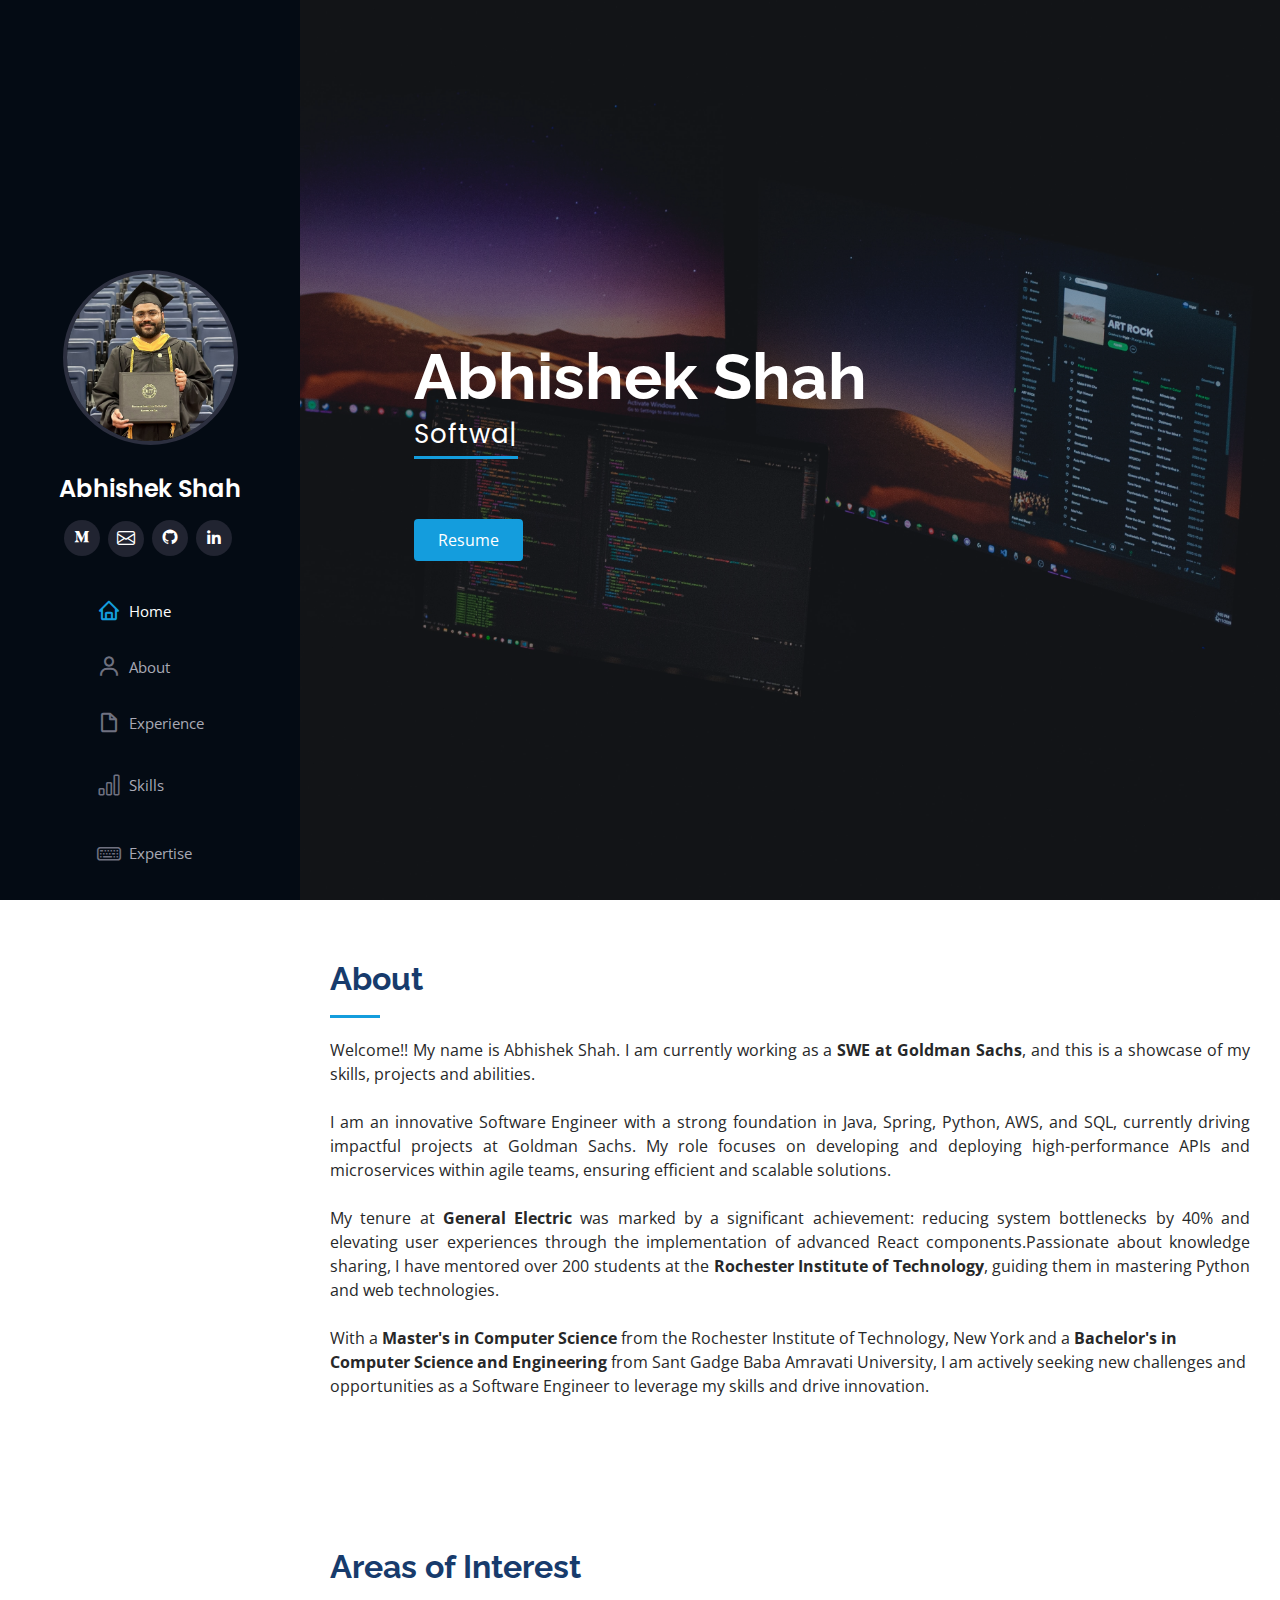
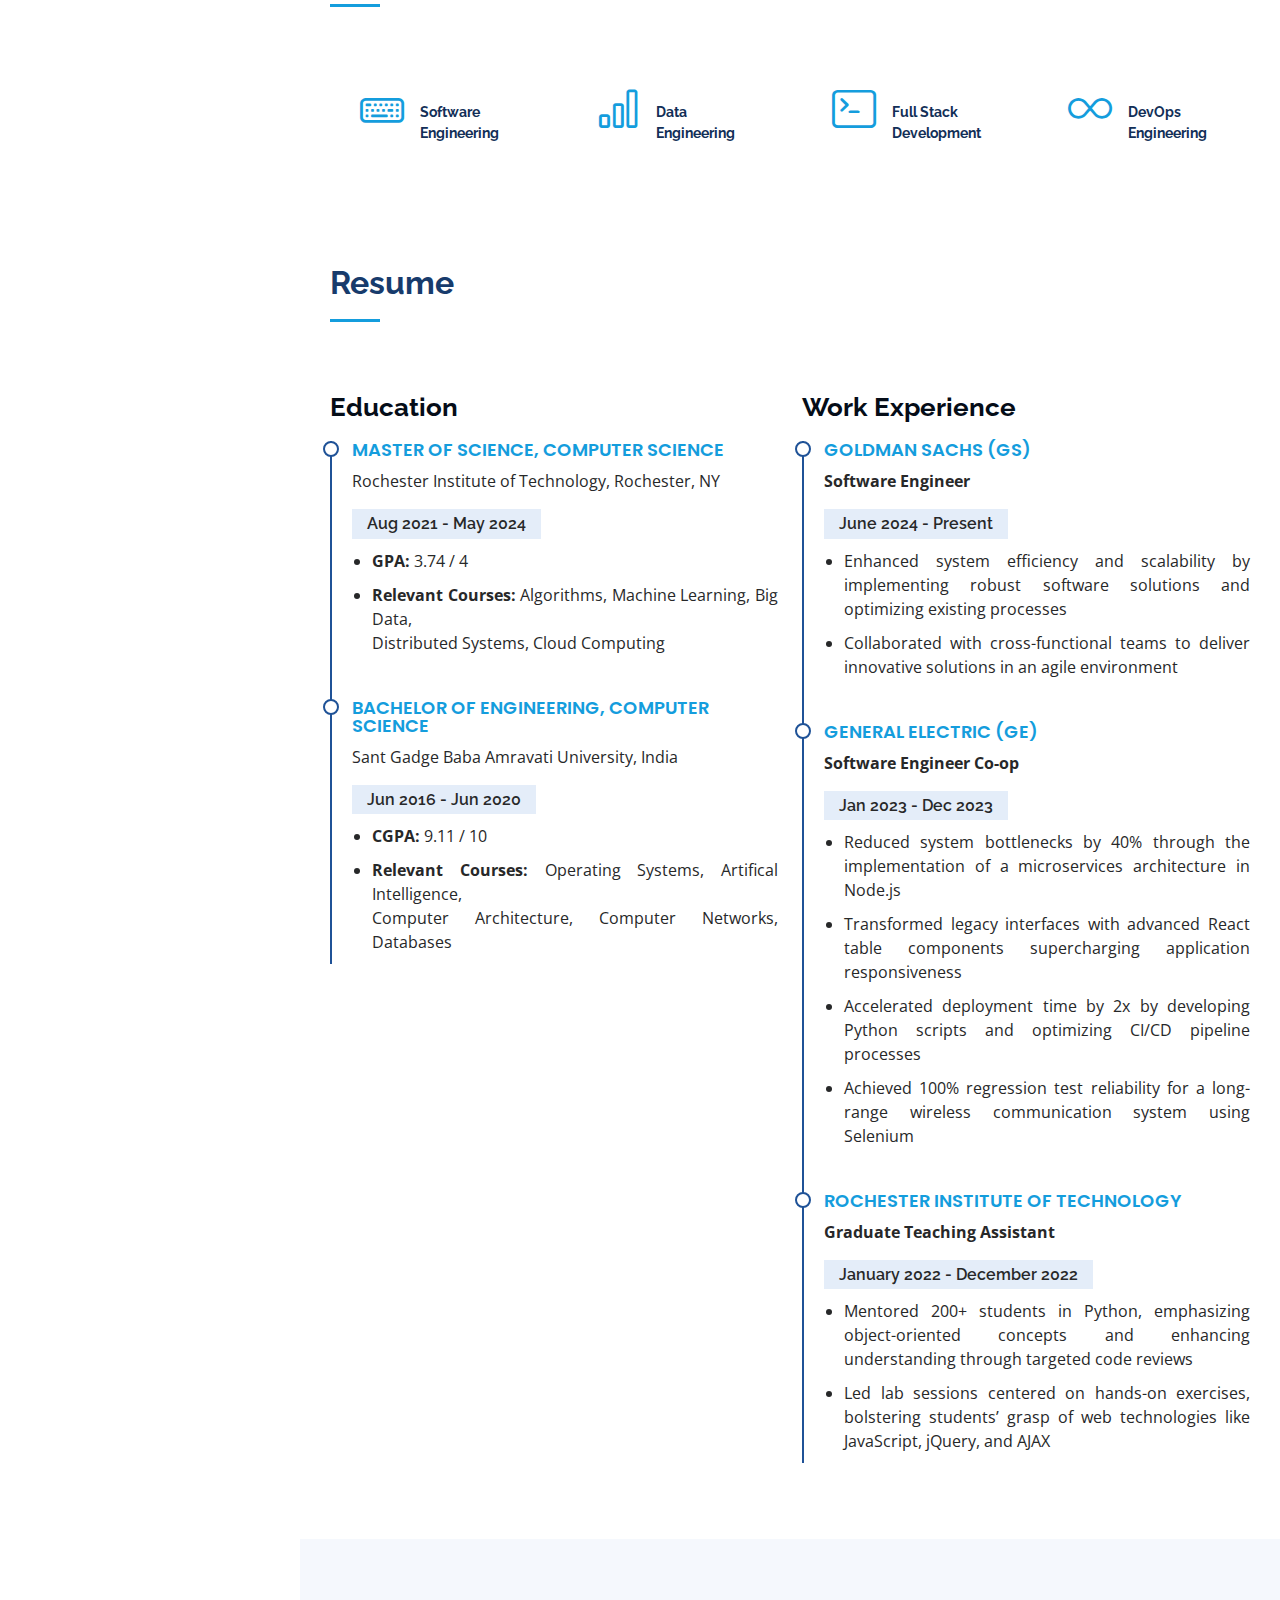
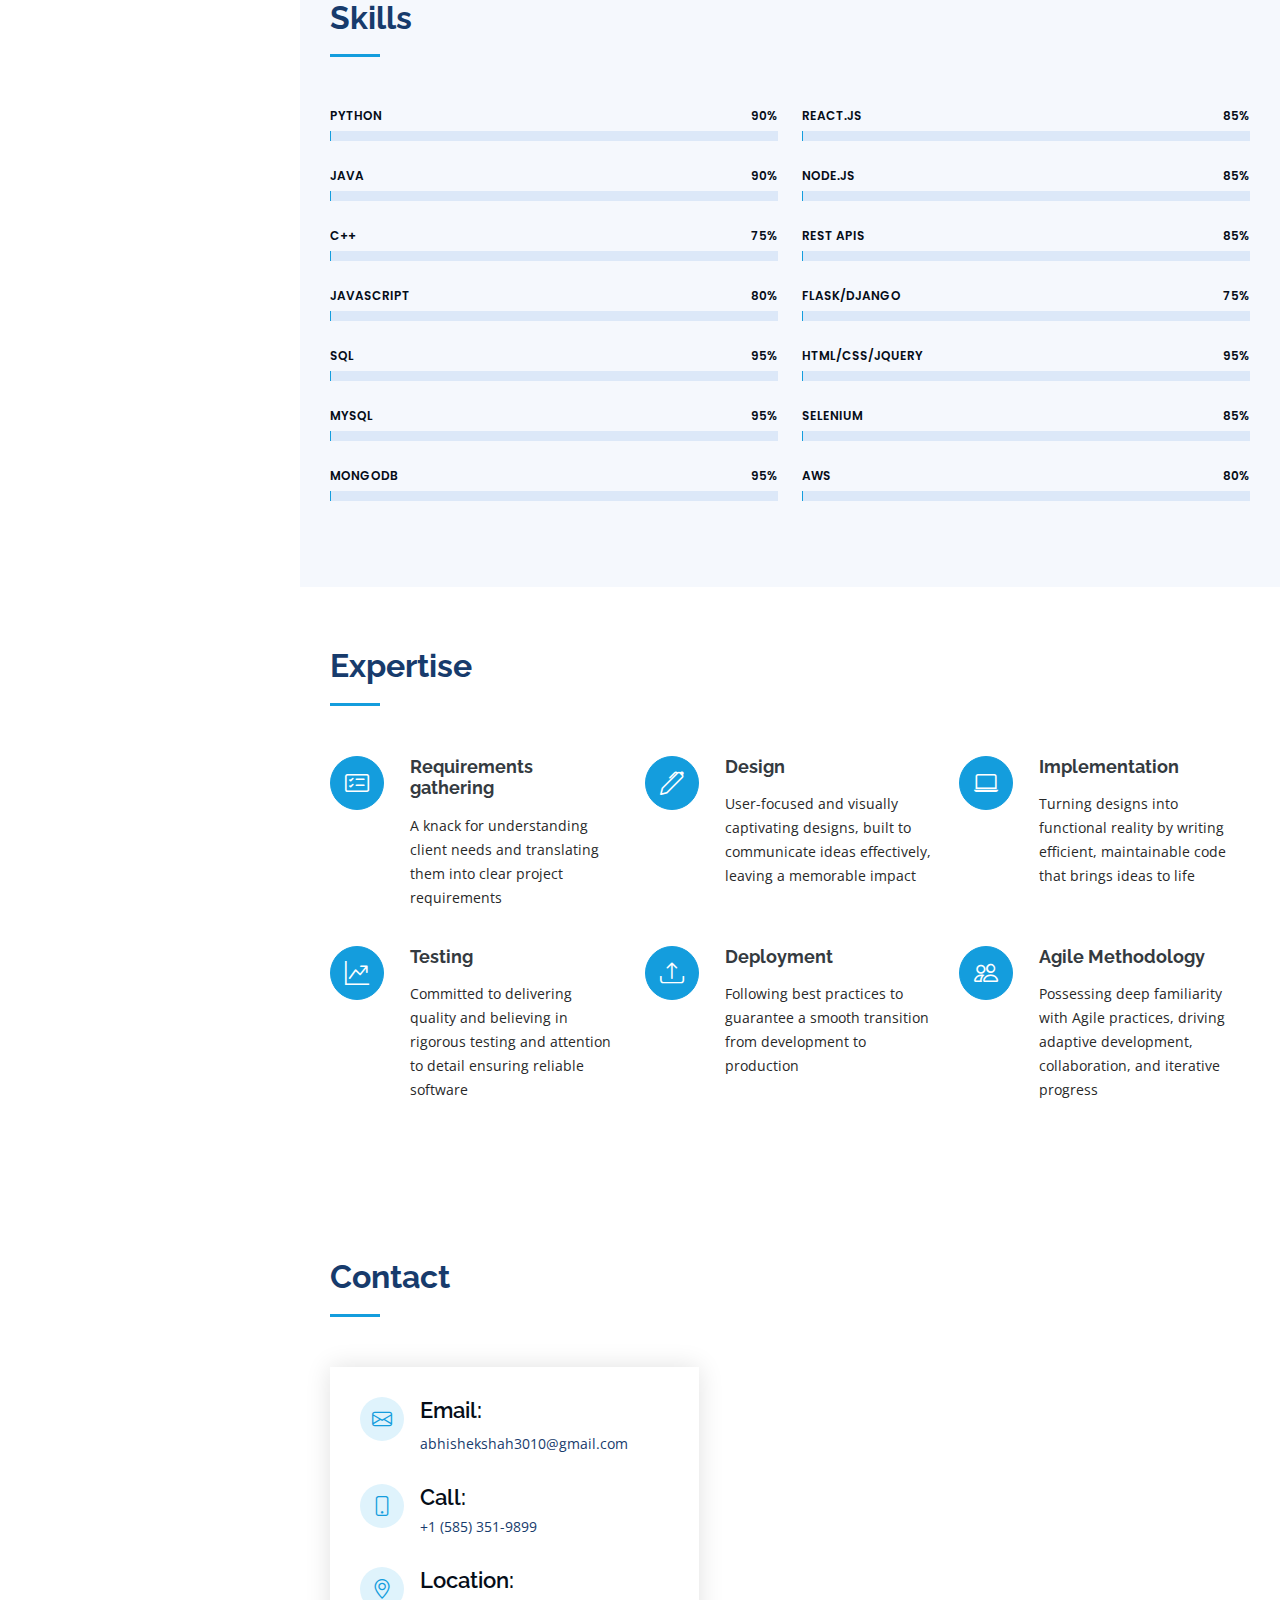
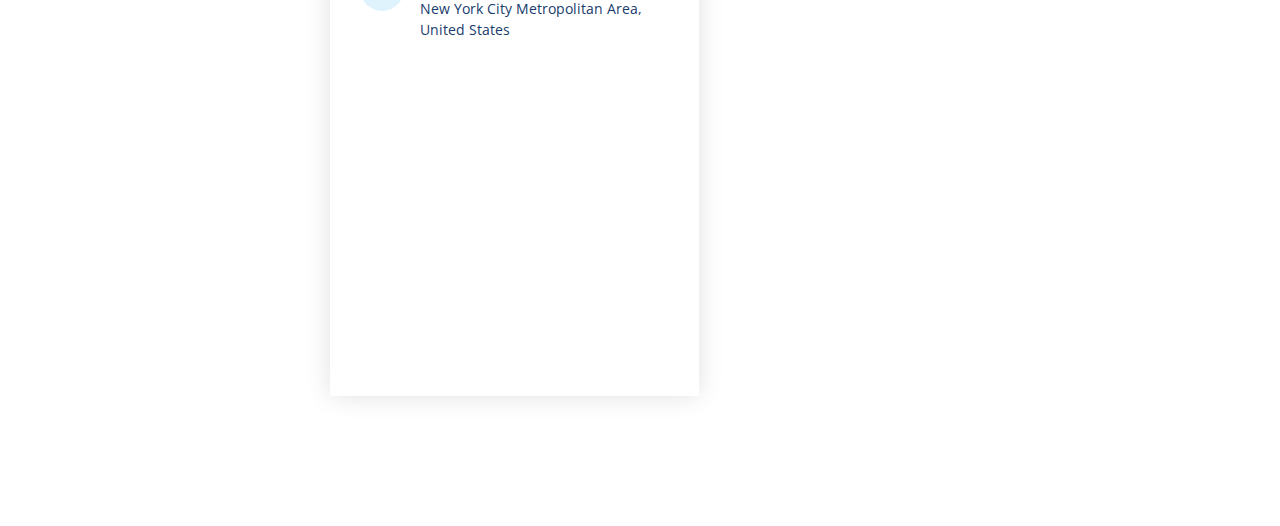
==== index.html @ 67f87a1a "Removed server side code" ====
<!DOCTYPE html>
<html lang="en">
  <head>
    <meta charset="utf-8" />
    <meta content="width=device-width, initial-scale=1.0" name="viewport" />

    <title>Abhishek Shah Portfolio</title>
    <meta content="" name="description" />
    <meta content="" name="keywords" />

    <!-- Favicons -->
    <link href="assets/img/favicon.png" rel="icon" />
    <link href="assets/img/apple-touch-icon.png" rel="apple-touch-icon" />

    <!-- Google Fonts -->
    <link
      href="https://fonts.googleapis.com/css?family=Open+Sans:300,300i,400,400i,600,600i,700,700i|Raleway:300,300i,400,400i,500,500i,600,600i,700,700i|Poppins:300,300i,400,400i,500,500i,600,600i,700,700i"
      rel="stylesheet"
    />

    <!-- Vendor CSS Files -->
    <link href="assets/vendor/aos/aos.css" rel="stylesheet" />
    <link
      href="assets/vendor/bootstrap/css/bootstrap.min.css"
      rel="stylesheet"
    />
    <link
      href="assets/vendor/bootstrap-icons/bootstrap-icons.css"
      rel="stylesheet"
    />
    <link href="assets/vendor/boxicons/css/boxicons.min.css" rel="stylesheet" />
    <link
      href="assets/vendor/glightbox/css/glightbox.min.css"
      rel="stylesheet"
    />
    <link href="assets/vendor/swiper/swiper-bundle.min.css" rel="stylesheet" />

    <!-- Template Main CSS File -->
    <link href="assets/css/style.css" rel="stylesheet" />
  </head>

  <body>
    <!-- ======= Mobile nav toggle button ======= -->
    <i class="bi bi-list mobile-nav-toggle d-xl-none"></i>

    <!-- ======= Header ======= -->
    <header id="header">
      <div class="d-flex flex-column">
        <div class="profile">
          <br />
          <br />
          <br />
          <br />
          <br />
          <br />
          <br />
          <br />
          <br />
          <br />
          <img
            src="assets/img/profile-img.jpeg"
            alt=""
            class="img-fluid rounded-circle"
            style="width: 175px; height: 175px"
          />
          <h1 class="text-light"><a href="index.html">Abhishek Shah</a></h1>
          <div class="social-links mt-3 text-center">
            <a
              href="https://medium.com/@abhishekshah3010"
              target="_blank"
              class="medium"
              ><i class="bx bxl-medium"></i
            ></a>
            <a href="mailto:abhishekshah3010@gmail.com" class="mail"
              ><i class="bi bi-envelope"></i
            ></a>
            <a
              href="https://github.com/abhishekshah3010"
              target="_blank"
              class="github"
              ><i class="bx bxl-github"></i
            ></a>
            <a
              href="https://www.linkedin.com/in/abhishekshah3010/ "
              target="_blank"
              class="linkedin"
              ><i class="bx bxl-linkedin"></i
            ></a>
          </div>
        </div>

        <nav id="navbar" class="nav-menu navbar">
          <ul>
            <li>
              <a href="#hero" class="nav-link scrollto active"
                ><i class="bx bx-home"></i> <span>Home</span></a
              >
            </li>
            <li>
              <a href="#about" class="nav-link scrollto"
                ><i class="bx bx-user"></i> <span>About</span></a
              >
            </li>
            <li>
              <a href="#resume" class="nav-link scrollto"
                ><i class="bx bx-file-blank"></i> <span>Experience</span></a
              >
            </li>
            <li>
              <a href="#skills" class="nav-link scrollto"
                ><i class="bi-bar-chart"></i> <span>Skills</span></a
              >
            </li>
            <!-- <li><a href="#portfolio" class="nav-link scrollto"><i class="bx bx-book-content"></i> <span>Projects</span></a></li> -->
            <li>
              <a href="#services" class="nav-link scrollto"
                ><i class="bi-keyboard"></i> <span>Expertise</span></a
              >
            </li>
            <li>
              <a href="#contact" class="nav-link scrollto"
                ><i class="bi bi-phone"></i> <span>Contact</span></a
              >
            </li>
          </ul>
        </nav>
        <!-- .nav-menu -->
      </div>
    </header>
    <!-- End Header -->

    <!-- ======= Hero Section ======= -->
    <section
      id="hero"
      class="d-flex flex-column justify-content-center align-items-center"
    >
      <div class="hero-container" data-aos="fade-in">
        <h1>Abhishek Shah</h1>
        <p>
          <span
            class="typed"
            data-typed-items="Software Engineer @ Goldman Sachs"
          ></span>
        </p>
        <br />
        <a href="Abhishek_Shah_resume.pdf" target="_blank" class="styled-button"
          >Resume</a
        >
        <!-- <a href="Abhishek_Shah_resume.pdf" target="_blank" class="styled-button">Resume</a> -->
      </div>
    </section>
    <!-- End Hero -->

    <main id="main">
      <!-- ======= About Section ======= -->
      <section id="about" class="about">
        <div class="container">
          <div class="section-title">
            <h2>About</h2>
            <p style="text-align: justify">
              Welcome!! My name is Abhishek Shah. I am currently working as a
              <strong>SWE at Goldman Sachs</strong>, and this is a showcase of
              my skills, projects and abilities.
            </p>
            <br />
            <p style="text-align: justify">
              I am an innovative Software Engineer with a strong foundation in
              Java, Spring, Python, AWS, and SQL, currently driving impactful
              projects at Goldman Sachs. My role focuses on developing and
              deploying high-performance APIs and microservices within agile
              teams, ensuring efficient and scalable solutions.
            </p>
            <br />
            <p style="text-align: justify">
              My tenure at <strong>General Electric</strong> was marked by a
              significant achievement: reducing system bottlenecks by 40% and
              elevating user experiences through the implementation of advanced
              React components.Passionate about knowledge sharing, I have
              mentored over 200 students at the
              <strong>Rochester Institute of Technology</strong>, guiding them
              in mastering Python and web technologies.
            </p>
            <br />
            <p>
              With a <strong>Master's in Computer Science</strong> from the
              Rochester Institute of Technology, New York and a
              <strong>Bachelor's in Computer Science and Engineering</strong>
              from Sant Gadge Baba Amravati University, I am actively seeking
              new challenges and opportunities as a Software Engineer to
              leverage my skills and drive innovation.
            </p>
          </div>
          <!-- <a href="Abhishek_Shah_coverletter_portfolio.pdf" target="_blank" class="styled-button">Cover Letter</a> -->
        </div>
      </section>
      <!-- End About Section -->

      <!-- ======= Facts Section ======= -->
      <section id="facts" class="facts">
        <div class="container">
          <div class="section-title">
            <h2>Areas of Interest</h2>
            <!-- <p>Magnam dolores commodi suscipit. Necessitatibus eius consequatur ex aliquid fuga eum quidem. Sit sint consectetur velit. Quisquam quos quisquam cupiditate. Et nemo qui impedit suscipit alias ea. Quia fugiat sit in iste officiis commodi quidem hic quas.</p> -->
          </div>

          <div class="row no-gutters">
            <div
              class="col-lg-3 col-md-6 d-md-flex align-items-md-stretch"
              data-aos="fade-up"
            >
              <div class="count-box">
                <i class="bi-keyboard"></i>
                <span
                  data-purecounter-start="0"
                  data-purecounter-end="232"
                  data-purecounter-duration="1"
                  class="purecounter"
                ></span>
                <p><strong>Software Engineering</strong></p>
              </div>
            </div>

            <div
              class="col-lg-3 col-md-6 d-md-flex align-items-md-stretch"
              data-aos="fade-up"
              data-aos-delay="100"
            >
              <div class="count-box">
                <i class="bi-bar-chart"></i>
                <span
                  data-purecounter-start="0"
                  data-purecounter-end="521"
                  data-purecounter-duration="1"
                  class="purecounter"
                ></span>
                <p><strong>Data Engineering</strong></p>
              </div>
            </div>

            <div
              class="col-lg-3 col-md-6 d-md-flex align-items-md-stretch"
              data-aos="fade-up"
              data-aos-delay="200"
            >
              <div class="count-box">
                <i class="bi-terminal"></i>
                <span
                  data-purecounter-start="0"
                  data-purecounter-end="1453"
                  data-purecounter-duration="1"
                  class="purecounter"
                ></span>
                <p><strong>Full Stack Development</strong></p>
              </div>
            </div>

            <div
              class="col-lg-3 col-md-6 d-md-flex align-items-md-stretch"
              data-aos="fade-up"
              data-aos-delay="300"
            >
              <div class="count-box">
                <i class="bi-infinity"></i>
                <span
                  data-purecounter-start="0"
                  data-purecounter-end="32"
                  data-purecounter-duration="1"
                  class="purecounter"
                ></span>
                <p><strong>DevOps Engineering</strong></p>
              </div>
            </div>
          </div>
        </div>
      </section>
      <!-- End Facts Section -->

      <!-- ======= Resume Section ======= -->
      <section id="resume" class="resume">
        <div class="container">
          <div class="section-title">
            <h2>Resume</h2>
            <!-- <a href="Abhishek_Shah_resume.pdf" target="_blank" class="styled-button">View Resume</a> -->
            <!-- <p>Magnam dolores commodi suscipit. Necessitatibus eius consequatur ex aliquid fuga eum quidem. Sit sint consectetur velit. Quisquam quos quisquam cupiditate. Et nemo qui impedit suscipit alias ea. Quia fugiat sit in iste officiis commodi quidem hic quas.</p> -->
          </div>

          <div class="row">
            <div class="col-lg-6" data-aos="fade-up">
              <h3 class="resume-title">Education</h3>
              <div class="resume-item">
                <h4>
                  <a href="#resume">Master of Science, Computer Science</a>
                </h4>
                <p>Rochester Institute of Technology, Rochester, NY</p>
                <h5>Aug 2021 - May 2024</h5>
                <ul>
                  <li style="text-align: justify"><b>GPA:</b> 3.74 / 4</li>
                  <!-- <li style="text-align: justify"><b>Graduate Teaching Assistant</b></li> -->
                  <!-- <ul>
                    <li style="text-align: justify">ISCH 110: Computing with Python</li>
                    <li style="text-align: justify">MEDI 610: Introduction to Scripting</li>
                  </ul> -->

                  <li style="text-align: justify">
                    <strong>Relevant Courses:</strong> Algorithms, Machine
                    Learning, Big Data,
                    <br />
                    Distributed Systems, Cloud Computing
                  </li>
                </ul>
              </div>
              <div class="resume-item">
                <h4>
                  <a href="#resume"
                    >Bachelor of Engineering, Computer Science</a
                  >
                </h4>
                <p>Sant Gadge Baba Amravati University, India</p>
                <h5>Jun 2016 - Jun 2020</h5>
                <ul>
                  <li style="text-align: justify"><b>CGPA:</b> 9.11 / 10</li>
                  <li style="text-align: justify">
                    <strong>Relevant Courses:</strong> Operating Systems,
                    Artifical Intelligence,
                    <br />
                    Computer Architecture, Computer Networks, Databases
                  </li>
                </ul>
              </div>
            </div>
            <div class="col-lg-6" data-aos="fade-up" data-aos-delay="100">
              <h3 class="resume-title">Work Experience</h3>
              <div class="resume-item">
                <h4><a href="#resume">Goldman Sachs (GS)</a></h4>
                <p><strong>Software Engineer</strong></p>
                <h5>June 2024 - Present</h5>
                <ul>
                  <li style="text-align: justify">
                    Enhanced system efficiency and scalability by implementing
                    robust software solutions and optimizing existing processes
                  </li>
                  <li style="text-align: justify">
                    Collaborated with cross-functional teams to deliver
                    innovative solutions in an agile environment
                  </li>
                </ul>
              </div>
              <div class="resume-item">
                <h4><a href="#resume">General Electric (GE)</a></h4>
                <p><strong>Software Engineer Co-op</strong></p>
                <h5>Jan 2023 - Dec 2023</h5>
                <ul>
                  <li style="text-align: justify">
                    Reduced system bottlenecks by 40% through the implementation
                    of a microservices architecture in Node.js
                  </li>
                  <li style="text-align: justify">
                    Transformed legacy interfaces with advanced React table
                    components supercharging application responsiveness
                  </li>
                  <li style="text-align: justify">
                    Accelerated deployment time by 2x by developing Python
                    scripts and optimizing CI/CD pipeline processes
                  </li>
                  <li style="text-align: justify">
                    Achieved 100% regression test reliability for a long-range
                    wireless communication system using Selenium
                  </li>
                </ul>
              </div>
              <div class="resume-item">
                <h4><a href="#resume">Rochester Institute of Technology</a></h4>
                <p><b>Graduate Teaching Assistant</b></p>
                <h5>January 2022 - December 2022</h5>
                <ul>
                  <li style="text-align: justify">
                    Mentored 200+ students in Python, emphasizing
                    object-oriented concepts and enhancing understanding through
                    targeted code reviews
                  </li>
                  <li style="text-align: justify">
                    Led lab sessions centered on hands-on exercises, bolstering
                    students’ grasp of web technologies like JavaScript, jQuery,
                    and AJAX
                  </li>
                </ul>
              </div>
            </div>
          </div>
        </div>
      </section>
      <!-- End Resume Section -->

      <!-- ======= Skills Section ======= -->
      <section id="skills" class="skills section-bg">
        <div class="container">
          <div class="section-title">
            <h2>Skills</h2>
            <!-- <p>Magnam dolores commodi suscipit. Necessitatibus eius consequatur ex aliquid fuga eum quidem. Sit sint consectetur velit. Quisquam quos quisquam cupiditate. Et nemo qui impedit suscipit alias ea. Quia fugiat sit in iste officiis commodi quidem hic quas.</p> -->
          </div>

          <div class="row skills-content">
            <div class="col-lg-6" data-aos="fade-up">
              <div class="progress">
                <span class="skill">Python <i class="val">90%</i></span>
                <div class="progress-bar-wrap">
                  <div
                    class="progress-bar"
                    role="progressbar"
                    aria-valuenow="90"
                    aria-valuemin="0"
                    aria-valuemax="100"
                  ></div>
                </div>
              </div>

              <div class="progress">
                <span class="skill">Java <i class="val">90%</i></span>
                <div class="progress-bar-wrap">
                  <div
                    class="progress-bar"
                    role="progressbar"
                    aria-valuenow="90"
                    aria-valuemin="0"
                    aria-valuemax="100"
                  ></div>
                </div>
              </div>

              <div class="progress">
                <span class="skill">C++ <i class="val">75%</i></span>
                <div class="progress-bar-wrap">
                  <div
                    class="progress-bar"
                    role="progressbar"
                    aria-valuenow="75"
                    aria-valuemin="0"
                    aria-valuemax="100"
                  ></div>
                </div>
              </div>

              <div class="progress">
                <span class="skill">JavaScript <i class="val">80%</i></span>
                <div class="progress-bar-wrap">
                  <div
                    class="progress-bar"
                    role="progressbar"
                    aria-valuenow="80"
                    aria-valuemin="0"
                    aria-valuemax="100"
                  ></div>
                </div>
              </div>

              <div class="progress">
                <span class="skill">SQL <i class="val">95%</i></span>
                <div class="progress-bar-wrap">
                  <div
                    class="progress-bar"
                    role="progressbar"
                    aria-valuenow="95"
                    aria-valuemin="0"
                    aria-valuemax="100"
                  ></div>
                </div>
              </div>

              <div class="progress">
                <span class="skill">MySQL <i class="val">95%</i></span>
                <div class="progress-bar-wrap">
                  <div
                    class="progress-bar"
                    role="progressbar"
                    aria-valuenow="95"
                    aria-valuemin="0"
                    aria-valuemax="100"
                  ></div>
                </div>
              </div>

              <div class="progress">
                <span class="skill">MongoDB <i class="val">95%</i></span>
                <div class="progress-bar-wrap">
                  <div
                    class="progress-bar"
                    role="progressbar"
                    aria-valuenow="95"
                    aria-valuemin="0"
                    aria-valuemax="100"
                  ></div>
                </div>
              </div>
            </div>

            <div class="col-lg-6" data-aos="fade-up" data-aos-delay="100">
              <div class="progress">
                <span class="skill">React.js <i class="val">85%</i></span>
                <div class="progress-bar-wrap">
                  <div
                    class="progress-bar"
                    role="progressbar"
                    aria-valuenow="85"
                    aria-valuemin="0"
                    aria-valuemax="100"
                  ></div>
                </div>
              </div>

              <div class="progress">
                <span class="skill">Node.js<i class="val">85%</i></span>
                <div class="progress-bar-wrap">
                  <div
                    class="progress-bar"
                    role="progressbar"
                    aria-valuenow="85"
                    aria-valuemin="0"
                    aria-valuemax="100"
                  ></div>
                </div>
              </div>

              <div class="progress">
                <span class="skill">REST APIs <i class="val">85%</i></span>
                <div class="progress-bar-wrap">
                  <div
                    class="progress-bar"
                    role="progressbar"
                    aria-valuenow="85"
                    aria-valuemin="0"
                    aria-valuemax="100"
                  ></div>
                </div>
              </div>

              <div class="progress">
                <span class="skill">Flask/Django<i class="val">75%</i></span>
                <div class="progress-bar-wrap">
                  <div
                    class="progress-bar"
                    role="progressbar"
                    aria-valuenow="75"
                    aria-valuemin="0"
                    aria-valuemax="100"
                  ></div>
                </div>
              </div>

              <div class="progress">
                <span class="skill">HTML/CSS/jQuery<i class="val">95%</i></span>
                <div class="progress-bar-wrap">
                  <div
                    class="progress-bar"
                    role="progressbar"
                    aria-valuenow="95"
                    aria-valuemin="0"
                    aria-valuemax="100"
                  ></div>
                </div>
              </div>

              <div class="progress">
                <span class="skill">Selenium<i class="val">85%</i></span>
                <div class="progress-bar-wrap">
                  <div
                    class="progress-bar"
                    role="progressbar"
                    aria-valuenow="85"
                    aria-valuemin="0"
                    aria-valuemax="100"
                  ></div>
                </div>
              </div>

              <div class="progress">
                <span class="skill">AWS <i class="val">80%</i></span>
                <div class="progress-bar-wrap">
                  <div
                    class="progress-bar"
                    role="progressbar"
                    aria-valuenow="80"
                    aria-valuemin="0"
                    aria-valuemax="100"
                  ></div>
                </div>
              </div>
            </div>
          </div>
        </div>
      </section>
      <!-- End Skills Section -->

      <!-- ======= Projects Section ======= -->
      <!-- <section id="portfolio" class="portfolio section-bg">
      <div class="container">

        <div class="section-title">
          <h2>Projects</h2>
          <p>Magnam dolores commodi suscipit. Necessitatibus eius consequatur ex aliquid fuga eum quidem. Sit sint consectetur velit. Quisquam quos quisquam cupiditate. Et nemo qui impedit suscipit alias ea. Quia fugiat sit in iste officiis commodi quidem hic quas.</p>
        </div>

        <div class="row" data-aos="fade-up">
          <div class="col-lg-12 d-flex justify-content-center">
            <ul id="portfolio-flters">
              <li data-filter="*" class="filter-active">All</li>
              <li data-filter=".filter-app">App</li>
              <li data-filter=".filter-card">Card</li>
              <li data-filter=".filter-web">Web</li>
            </ul>
          </div>
        </div>

        <div class="row portfolio-container" data-aos="fade-up" data-aos-delay="100">

          <div class="col-lg-4 col-md-6 portfolio-item filter-app">
            <div class="portfolio-wrap">
              <img src="assets/img/portfolio/portfolio-1.jpg" class="img-fluid" alt="">
              <div class="portfolio-links">
                <a href="assets/img/portfolio/portfolio-1.jpg" data-gallery="portfolioGallery" class="portfolio-lightbox" title="Podcast Summarizer"><i class="bx bx-plus"></i></a>
                <a href="portfolio-details.html" title="More Details"><i class="bx bx-link"></i></a>
              </div>
            </div>
          </div>

          <div class="col-lg-4 col-md-6 portfolio-item filter-web">
            <div class="portfolio-wrap">
              <img src="assets/img/portfolio/portfolio-2.jpg" class="img-fluid" alt="">
              <div class="portfolio-links">
                <a href="assets/img/portfolio/portfolio-2.jpg" data-gallery="portfolioGallery" class="portfolio-lightbox" title="Web 3"><i class="bx bx-plus"></i></a>
                <a href="portfolio-details.html" title="More Details"><i class="bx bx-link"></i></a>
              </div>
            </div>
          </div>

          <div class="col-lg-4 col-md-6 portfolio-item filter-app">
            <div class="portfolio-wrap">
              <img src="assets/img/portfolio/portfolio-3.jpg" class="img-fluid" alt="">
              <div class="portfolio-links">
                <a href="assets/img/portfolio/portfolio-3.jpg" data-gallery="portfolioGallery" class="portfolio-lightbox" title="App 2"><i class="bx bx-plus"></i></a>
                <a href="portfolio-details.html" title="More Details"><i class="bx bx-link"></i></a>
              </div>
            </div>
          </div>

          <div class="col-lg-4 col-md-6 portfolio-item filter-card">
            <div class="portfolio-wrap">
              <img src="assets/img/portfolio/portfolio-4.jpg" class="img-fluid" alt="">
              <div class="portfolio-links">
                <a href="assets/img/portfolio/portfolio-4.jpg" data-gallery="portfolioGallery" class="portfolio-lightbox" title="Card 2"><i class="bx bx-plus"></i></a>
                <a href="portfolio-details.html" title="More Details"><i class="bx bx-link"></i></a>
              </div>
            </div>
          </div>

          <div class="col-lg-4 col-md-6 portfolio-item filter-web">
            <div class="portfolio-wrap">
              <img src="assets/img/portfolio/portfolio-5.jpg" class="img-fluid" alt="">
              <div class="portfolio-links">
                <a href="assets/img/portfolio/portfolio-5.jpg" data-gallery="portfolioGallery" class="portfolio-lightbox" title="Web 2"><i class="bx bx-plus"></i></a>
                <a href="portfolio-details.html" title="More Details"><i class="bx bx-link"></i></a>
              </div>
            </div>
          </div>

          <div class="col-lg-4 col-md-6 portfolio-item filter-app">
            <div class="portfolio-wrap">
              <img src="assets/img/portfolio/portfolio-6.jpg" class="img-fluid" alt="">
              <div class="portfolio-links">
                <a href="assets/img/portfolio/portfolio-6.jpg" data-gallery="portfolioGallery" class="portfolio-lightbox" title="App 3"><i class="bx bx-plus"></i></a>
                <a href="portfolio-details.html" title="More Details"><i class="bx bx-link"></i></a>
              </div>
            </div>
          </div> -->

      <!-- <div class="col-lg-4 col-md-6 portfolio-item filter-card">
            <div class="portfolio-wrap">
              <img src="assets/img/portfolio/portfolio-7.jpg" class="img-fluid" alt="">
              <div class="portfolio-links">
                <a href="assets/img/portfolio/portfolio-7.jpg" data-gallery="portfolioGallery" class="portfolio-lightbox" title="Card 1"><i class="bx bx-plus"></i></a>
                <a href="portfolio-details.html" title="More Details"><i class="bx bx-link"></i></a>
              </div>
            </div>
          </div>

          <div class="col-lg-4 col-md-6 portfolio-item filter-card">
            <div class="portfolio-wrap">
              <img src="assets/img/portfolio/portfolio-8.jpg" class="img-fluid" alt="">
              <div class="portfolio-links">
                <a href="assets/img/portfolio/portfolio-8.jpg" data-gallery="portfolioGallery" class="portfolio-lightbox" title="Card 3"><i class="bx bx-plus"></i></a>
                <a href="portfolio-details.html" title="More Details"><i class="bx bx-link"></i></a>
              </div>
            </div>
          </div>

          <div class="col-lg-4 col-md-6 portfolio-item filter-web">
            <div class="portfolio-wrap">
              <img src="assets/img/portfolio/portfolio-9.jpg" class="img-fluid" alt="">
              <div class="portfolio-links">
                <a href="assets/img/portfolio/portfolio-9.jpg" data-gallery="portfolioGallery" class="portfolio-lightbox" title="Web 3"><i class="bx bx-plus"></i></a>
                <a href="portfolio-details.html" title="More Details"><i class="bx bx-link"></i></a>
              </div>
            </div>
          </div> -->

      <!-- </div>

      </div>
    </section>
    End Portfolio Section -->

      <!-- ======= Services Section ======= -->
      <section id="services" class="services">
        <div class="container">
          <div class="section-title">
            <h2>Expertise</h2>
            <!-- <p>I have a strong grasp of various technologies and methodologies, allowing me to tackle complex challenges effectively. My problem-solving skills enable me to find innovative solutions and deliver high-quality results. I am dedicated to staying up-to-date with industry trends to provide the best possible solutions to clients.</p> -->
          </div>

          <div class="row">
            <div class="col-lg-4 col-md-6 icon-box" data-aos="fade-up">
              <div class="icon"><i class="bi bi-card-checklist"></i></div>
              <h4 class="title"><a href="">Requirements gathering</a></h4>
              <p class="description">
                A knack for understanding client needs and translating them into
                clear project requirements
              </p>
            </div>
            <div
              class="col-lg-4 col-md-6 icon-box"
              data-aos="fade-up"
              data-aos-delay="100"
            >
              <div class="icon"><i class="bi-pen"></i></div>
              <h4 class="title"><a href="">Design</a></h4>
              <p class="description">
                User-focused and visually captivating designs, built to
                communicate ideas effectively, leaving a memorable impact
              </p>
            </div>
            <div
              class="col-lg-4 col-md-6 icon-box"
              data-aos="fade-up"
              data-aos-delay="200"
            >
              <div class="icon"><i class="bi-laptop"></i></div>
              <h4 class="title"><a href="">Implementation</a></h4>
              <p class="description">
                Turning designs into functional reality by writing efficient,
                maintainable code that brings ideas to life
              </p>
            </div>
            <div
              class="col-lg-4 col-md-6 icon-box"
              data-aos="fade-up"
              data-aos-delay="300"
            >
              <div class="icon"><i class="bi-graph-up-arrow"></i></div>
              <h4 class="title"><a href="">Testing</a></h4>
              <p class="description">
                Committed to delivering quality and believing in rigorous
                testing and attention to detail ensuring reliable software
              </p>
            </div>
            <div
              class="col-lg-4 col-md-6 icon-box"
              data-aos="fade-up"
              data-aos-delay="400"
            >
              <div class="icon"><i class="bi-upload"></i></div>
              <h4 class="title"><a href="">Deployment</a></h4>
              <p class="description">
                Following best practices to guarantee a smooth transition from
                development to production
              </p>
            </div>
            <!-- <div class="col-lg-4 col-md-6 icon-box" data-aos="fade-up" data-aos-delay="500">
            <div class="icon"><i class="bi bi-binoculars"></i></div>
            <h4 class="title"><a href="">Maintenance</a></h4>
            <p class="description">I provide consistent support and updates, ensuring software remains up-to-date, and aligned with user needs</p>
          </div> -->
            <div
              class="col-lg-4 col-md-6 icon-box"
              data-aos="fade-up"
              data-aos-delay="500"
            >
              <div class="icon"><i class="bi-people"></i></div>
              <h4 class="title"><a href="">Agile Methodology</a></h4>
              <p class="description">
                Possessing deep familiarity with Agile practices, driving
                adaptive development, collaboration, and iterative progress
              </p>
            </div>
          </div>
        </div>
      </section>
      <!-- End Services Section -->

      <!-- ======= Contact Section ======= -->
      <section id="contact" class="contact">
        <div class="container">
          <div class="section-title">
            <h2>Contact</h2>
          </div>

          <div class="row" data-aos="fade-in">
            <div class="col-lg-5 d-flex align-items-stretch">
              <div class="info">
                <div class="email">
                  <i class="bi bi-envelope"></i>
                  <h4>Email:</h4>
                  <p>abhishekshah3010@gmail.com</p>
                </div>

                <div class="phone">
                  <i class="bi bi-phone"></i>
                  <h4>Call:</h4>
                  <p>+1 (585) 351-9899</p>
                </div>

                <div class="address">
                  <i class="bi bi-geo-alt"></i>
                  <h4>Location:</h4>
                  <p>New York City Metropolitan Area, United States</p>
                </div>

                <iframe
                  src="https://www.google.com/maps/embed?pb=!1m18!1m12!1m3!1d1547066.3972405728!2d-74.88997191676745!3d40.770512551756646!2m3!1f0!2f0!3f0!3m2!1i1024!2i768!4f13.1!3m3!1m2!1s0x89c286d6e07696fb%3A0xca34053f4678c888!2sNew%20York%20Metropolitan%20Area!5e0!3m2!1sen!2sus!4v1720975385562!5m2!1sen!2sus"
                  frameborder="0"
                  style="border: 0; width: 100%; height: 290px"
                  allowfullscreen
                ></iframe>
              </div>
            </div>

            <!-- <div class="col-lg-7 mt-5 mt-lg-0 d-flex align-items-stretch">
              <form
                action="forms/contact.php"
                method="post"
                role="form"
                class="php-email-form"
              >
                <div class="row">
                  <div class="form-group col-md-6">
                    <label for="name">Your Name</label>
                    <input
                      type="text"
                      name="name"
                      class="form-control"
                      id="name"
                      required
                    />
                  </div>
                  <div class="form-group col-md-6">
                    <label for="email">Your Email</label>
                    <input
                      type="email"
                      class="form-control"
                      name="email"
                      id="email"
                      required
                    />
                  </div>
                </div>
                <div class="form-group">
                  <label for="subject">Subject</label>
                  <input
                    type="text"
                    class="form-control"
                    name="subject"
                    id="subject"
                    required
                  />
                </div>
                <div class="form-group">
                  <label for="message">Message</label>
                  <textarea
                    class="form-control"
                    name="message"
                    rows="10"
                    required
                  ></textarea>
                </div>
                <div class="my-3">
                  <div class="loading">Loading</div>
                  <div class="error-message"></div>
                  <div class="sent-message">
                    Your message has been sent. Thank you!
                  </div>
                </div>
                <div class="text-center">
                  <button type="submit">Send Message</button>
                </div>
              </form>
            </div> -->
          </div>
        </div>
      </section>
      <!-- End Contact Section-->
    </main>

    <!-- End #main -->

    <!-- ======= Footer ======= -->
    <!-- <footer id="footer">
    <div class="container">
      <div class="copyright">
        <small>&copy; Copyright <strong><span>Abhishek Shah</span></strong></small> -->
    <!-- </div> -->
    <!-- <div class="credits"> -->
    <!-- All the links in the footer should remain intact. -->
    <!-- You can delete the links only if you purchased the pro version. -->
    <!-- Licensing information: https://bootstrapmade.com/license/ -->
    <!-- Purchase the pro version with working PHP/AJAX contact form: https://bootstrapmade.com/iportfolio-bootstrap-portfolio-websites-template/ -->
    <!-- Designed by <a href="https://bootstrapmade.com/">BootstrapMade</a>
      </div>
    </div>
  </footer> -->

    <a
      href="#"
      class="back-to-top d-flex align-items-center justify-content-center"
      ><i class="bi bi-arrow-up-short"></i
    ></a>

    <script src="assets/vendor/purecounter/purecounter_vanilla.js"></script>
    <script src="assets/vendor/aos/aos.js"></script>
    <script src="assets/vendor/bootstrap/js/bootstrap.bundle.min.js"></script>
    <script src="assets/vendor/glightbox/js/glightbox.min.js"></script>
    <script src="assets/vendor/isotope-layout/isotope.pkgd.min.js"></script>
    <script src="assets/vendor/swiper/swiper-bundle.min.js"></script>
    <script src="assets/vendor/typed.js/typed.umd.js"></script>
    <script src="assets/vendor/waypoints/noframework.waypoints.js"></script>
    <script src="assets/vendor/php-email-form/validate.js"></script>

    <script src="assets/js/main.js"></script>
  </body>
</html>
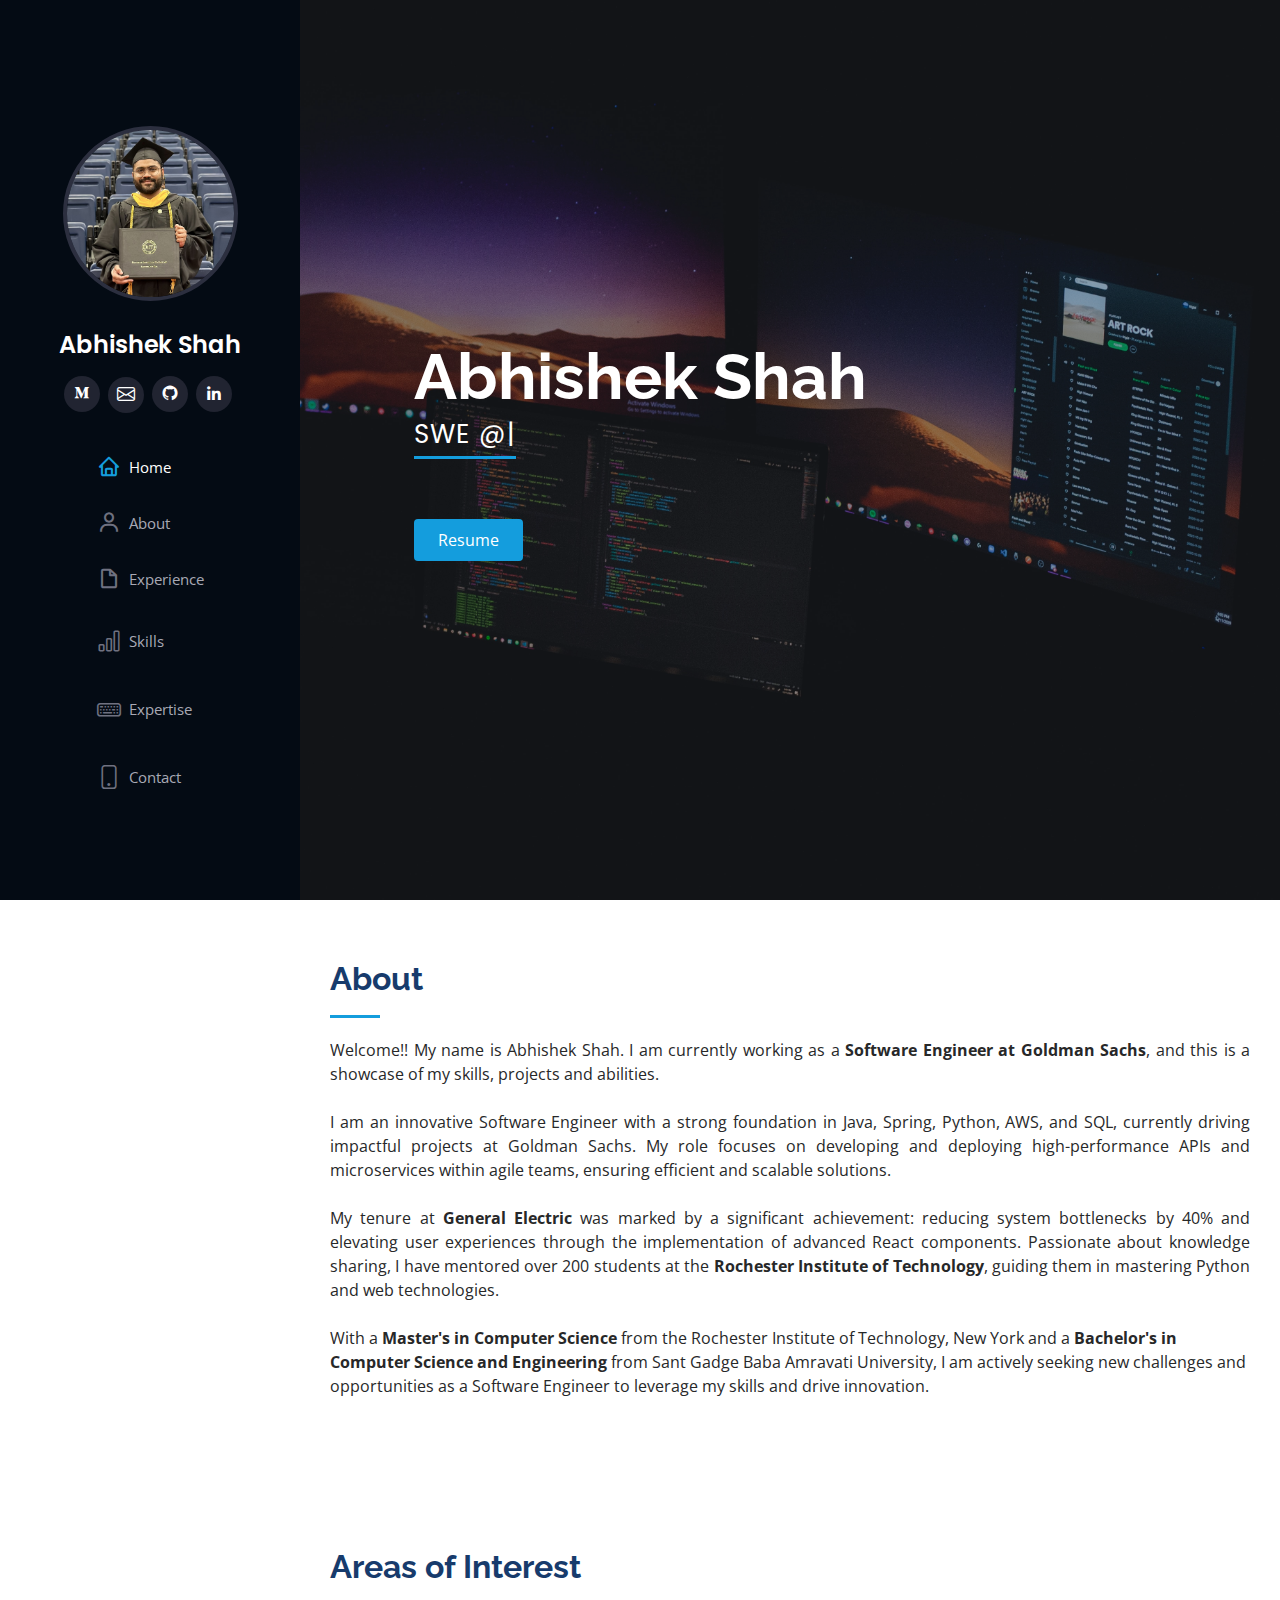
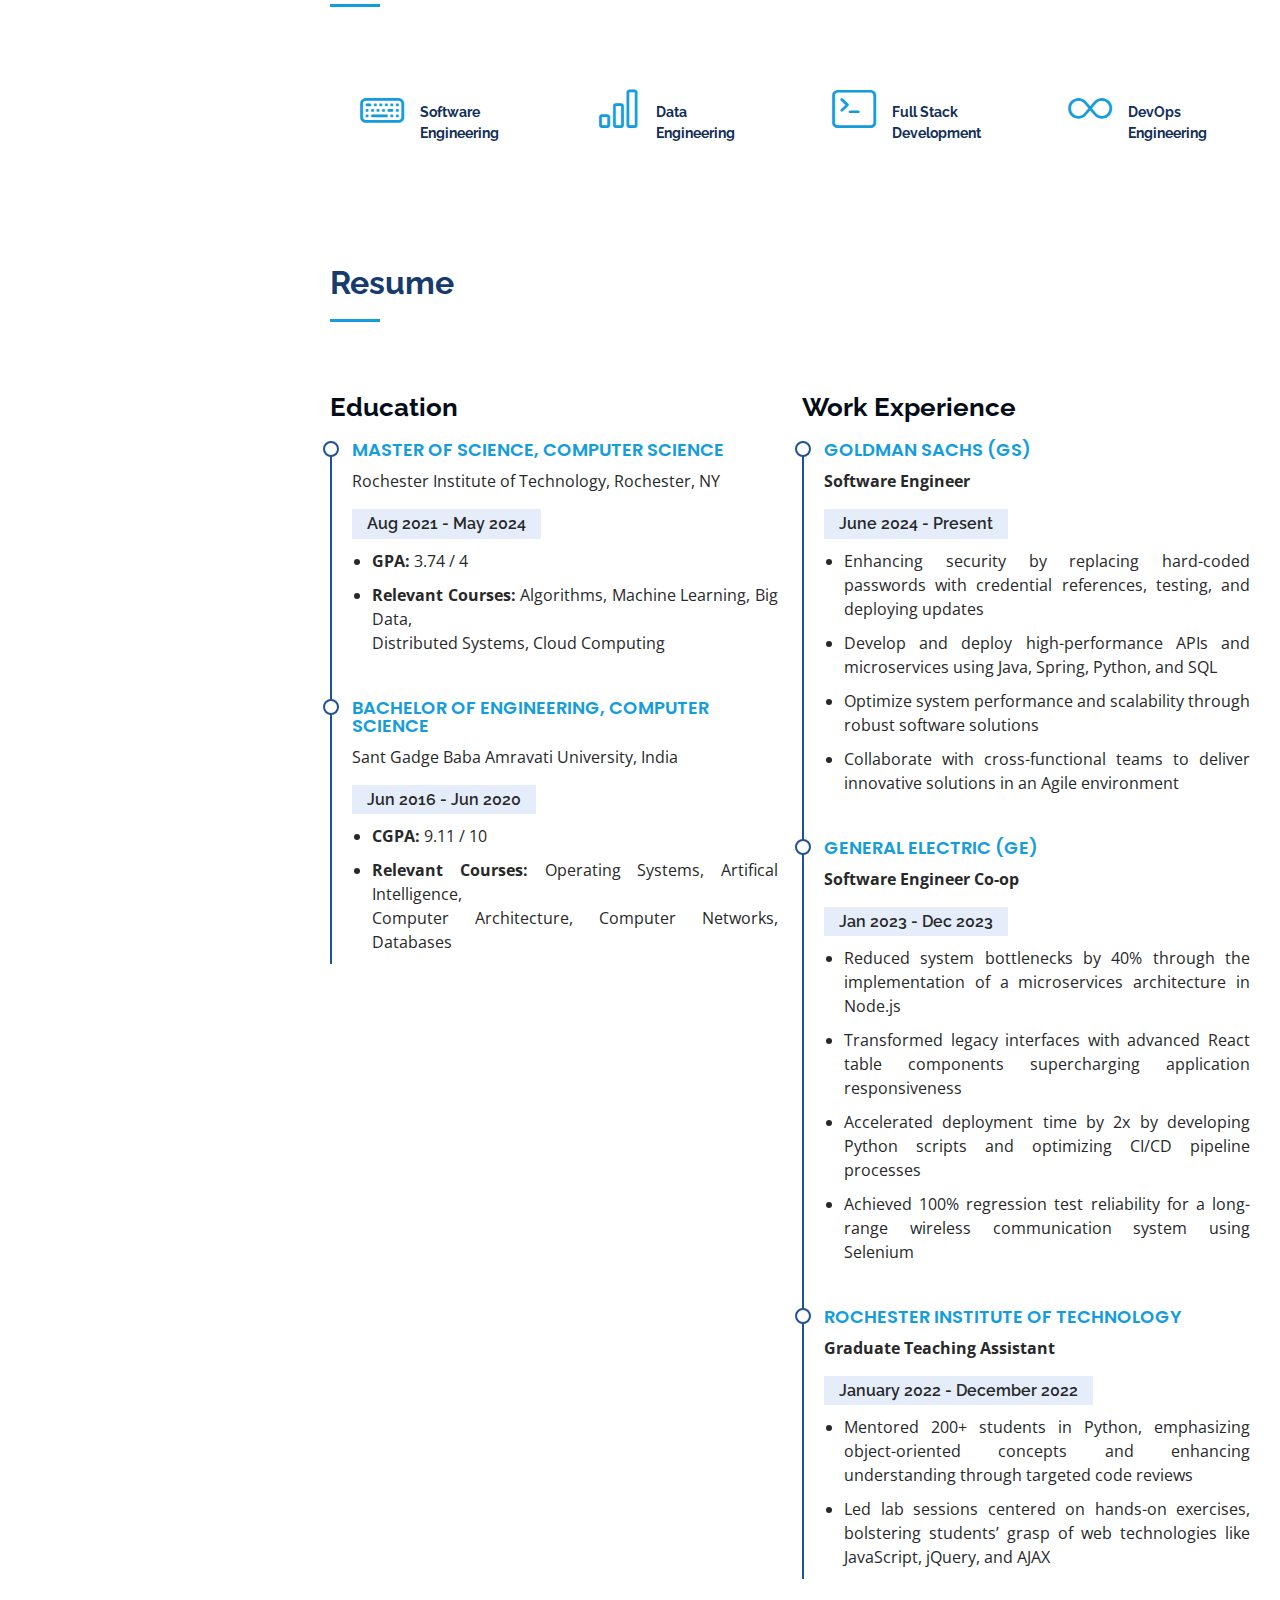
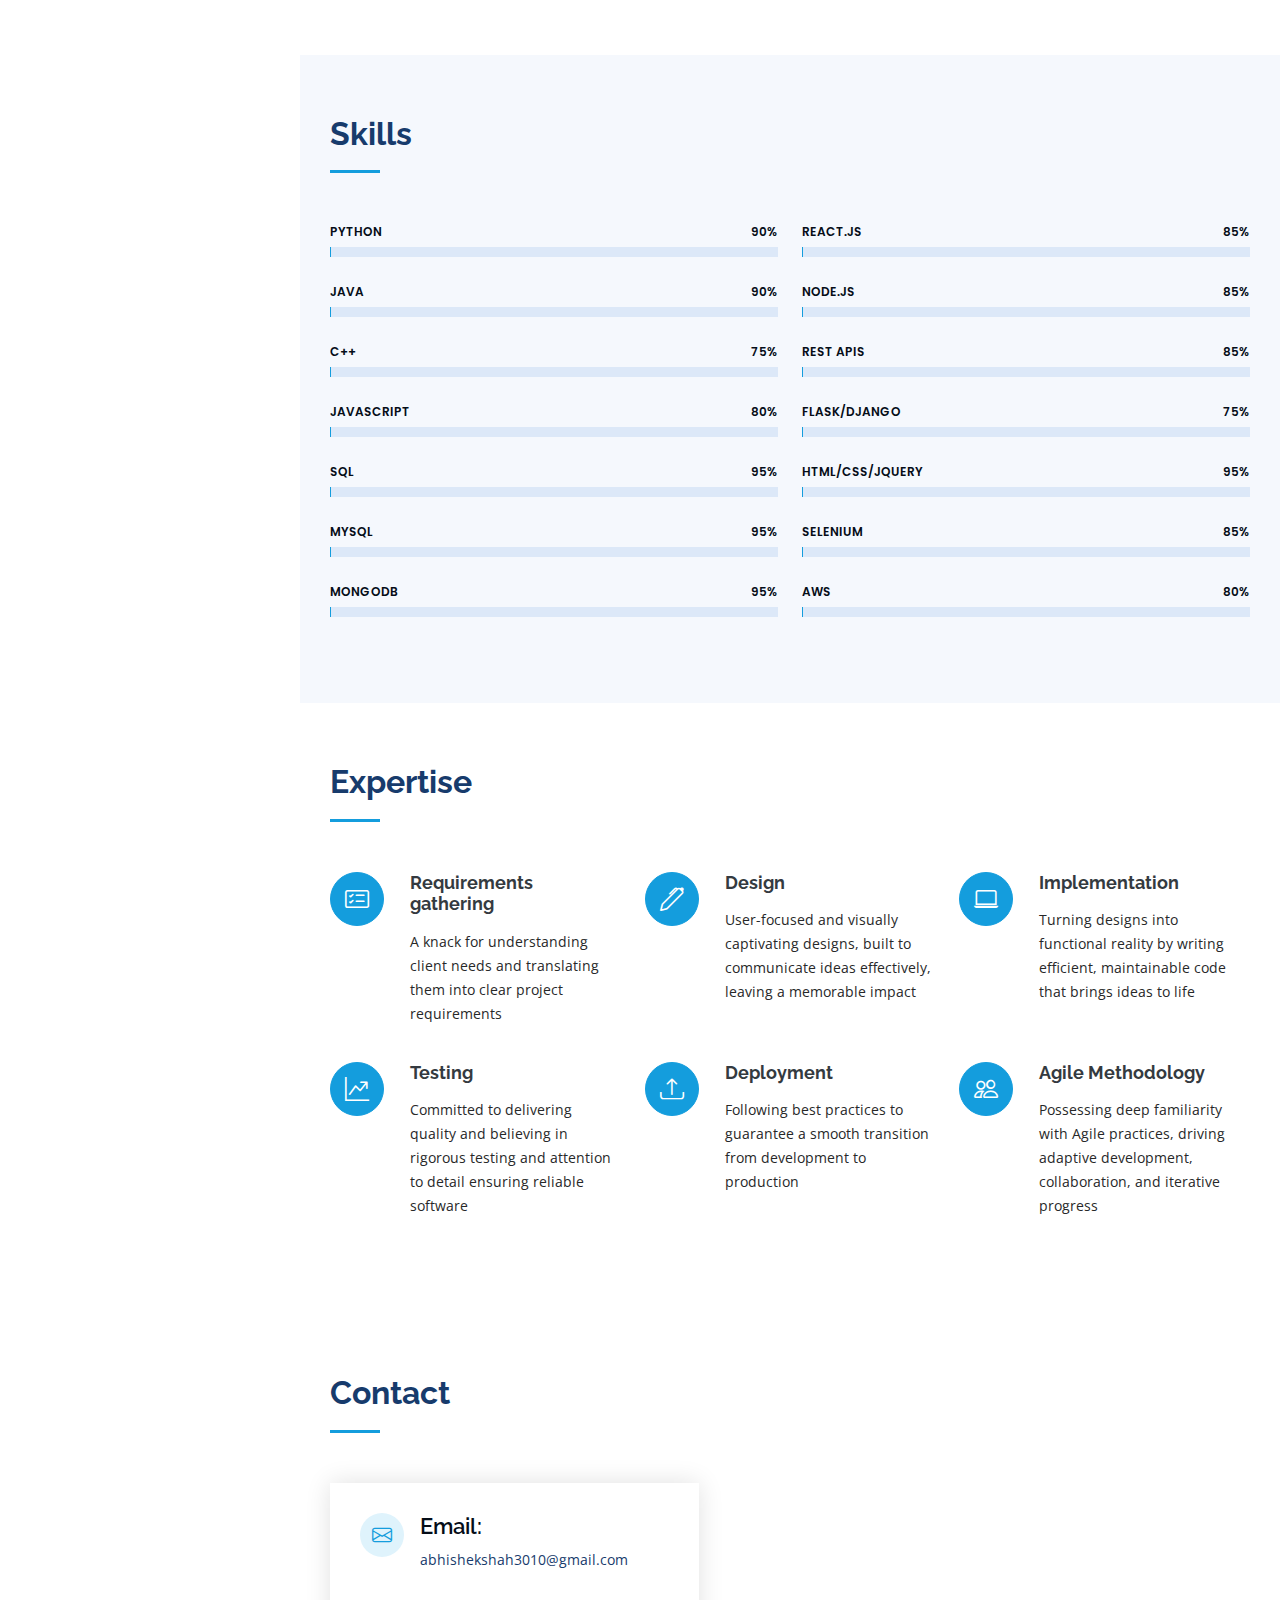
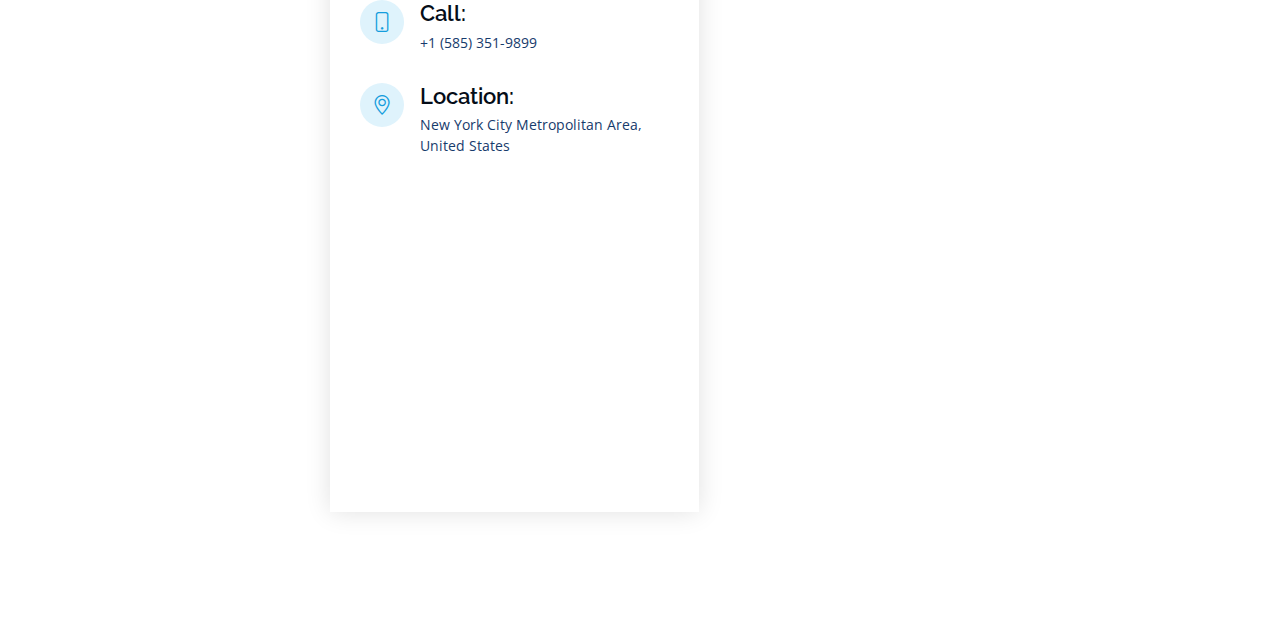
==== commit e348db67: "Updated Resume and GS exp" ====
--- a/index.html
+++ b/index.html
@@ -47,12 +47,6 @@
     <header id="header">
       <div class="d-flex flex-column">
         <div class="profile">
-          <br />
-          <br />
-          <br />
-          <br />
-          <br />
-          <br />
           <br />
           <br />
           <br />
@@ -137,10 +131,7 @@
       <div class="hero-container" data-aos="fade-in">
         <h1>Abhishek Shah</h1>
         <p>
-          <span
-            class="typed"
-            data-typed-items="Software Engineer @ Goldman Sachs"
-          ></span>
+          <span class="typed" data-typed-items="SWE @ Goldman Sachs"></span>
         </p>
         <br />
         <a href="Abhishek_Shah_resume.pdf" target="_blank" class="styled-button"
@@ -159,8 +150,8 @@
             <h2>About</h2>
             <p style="text-align: justify">
               Welcome!! My name is Abhishek Shah. I am currently working as a
-              <strong>SWE at Goldman Sachs</strong>, and this is a showcase of
-              my skills, projects and abilities.
+              <strong>Software Engineer at Goldman Sachs</strong>, and this is a
+              showcase of my skills, projects and abilities.
             </p>
             <br />
             <p style="text-align: justify">
@@ -175,7 +166,7 @@
               My tenure at <strong>General Electric</strong> was marked by a
               significant achievement: reducing system bottlenecks by 40% and
               elevating user experiences through the implementation of advanced
-              React components.Passionate about knowledge sharing, I have
+              React components. Passionate about knowledge sharing, I have
               mentored over 200 students at the
               <strong>Rochester Institute of Technology</strong>, guiding them
               in mastering Python and web technologies.
@@ -336,12 +327,20 @@
                 <h5>June 2024 - Present</h5>
                 <ul>
                   <li style="text-align: justify">
-                    Enhanced system efficiency and scalability by implementing
-                    robust software solutions and optimizing existing processes
-                  </li>
-                  <li style="text-align: justify">
-                    Collaborated with cross-functional teams to deliver
-                    innovative solutions in an agile environment
+                    Enhancing security by replacing hard-coded passwords with
+                    credential references, testing, and deploying updates
+                  </li>
+                  <li style="text-align: justify">
+                    Develop and deploy high-performance APIs and microservices
+                    using Java, Spring, Python, and SQL
+                  </li>
+                  <li style="text-align: justify">
+                    Optimize system performance and scalability through robust
+                    software solutions
+                  </li>
+                  <li style="text-align: justify">
+                    Collaborate with cross-functional teams to deliver
+                    innovative solutions in an Agile environment
                   </li>
                 </ul>
               </div>
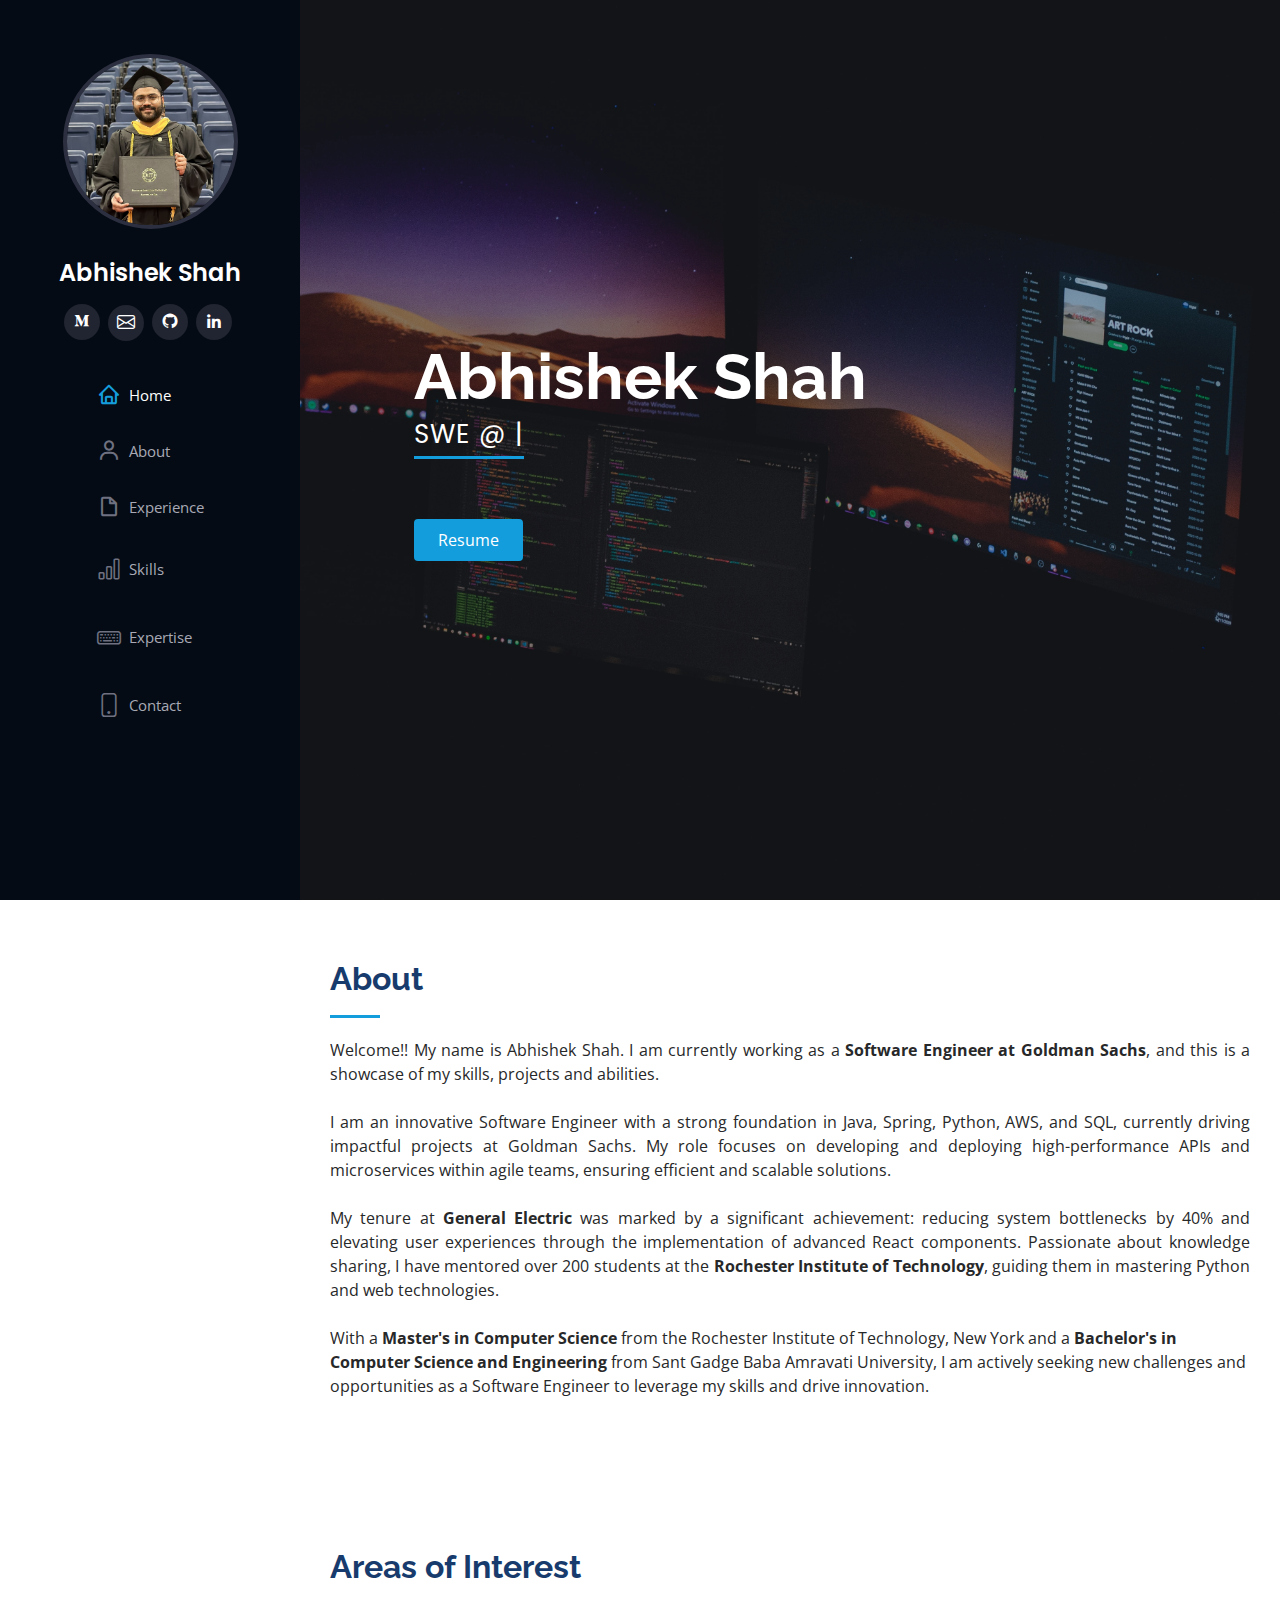
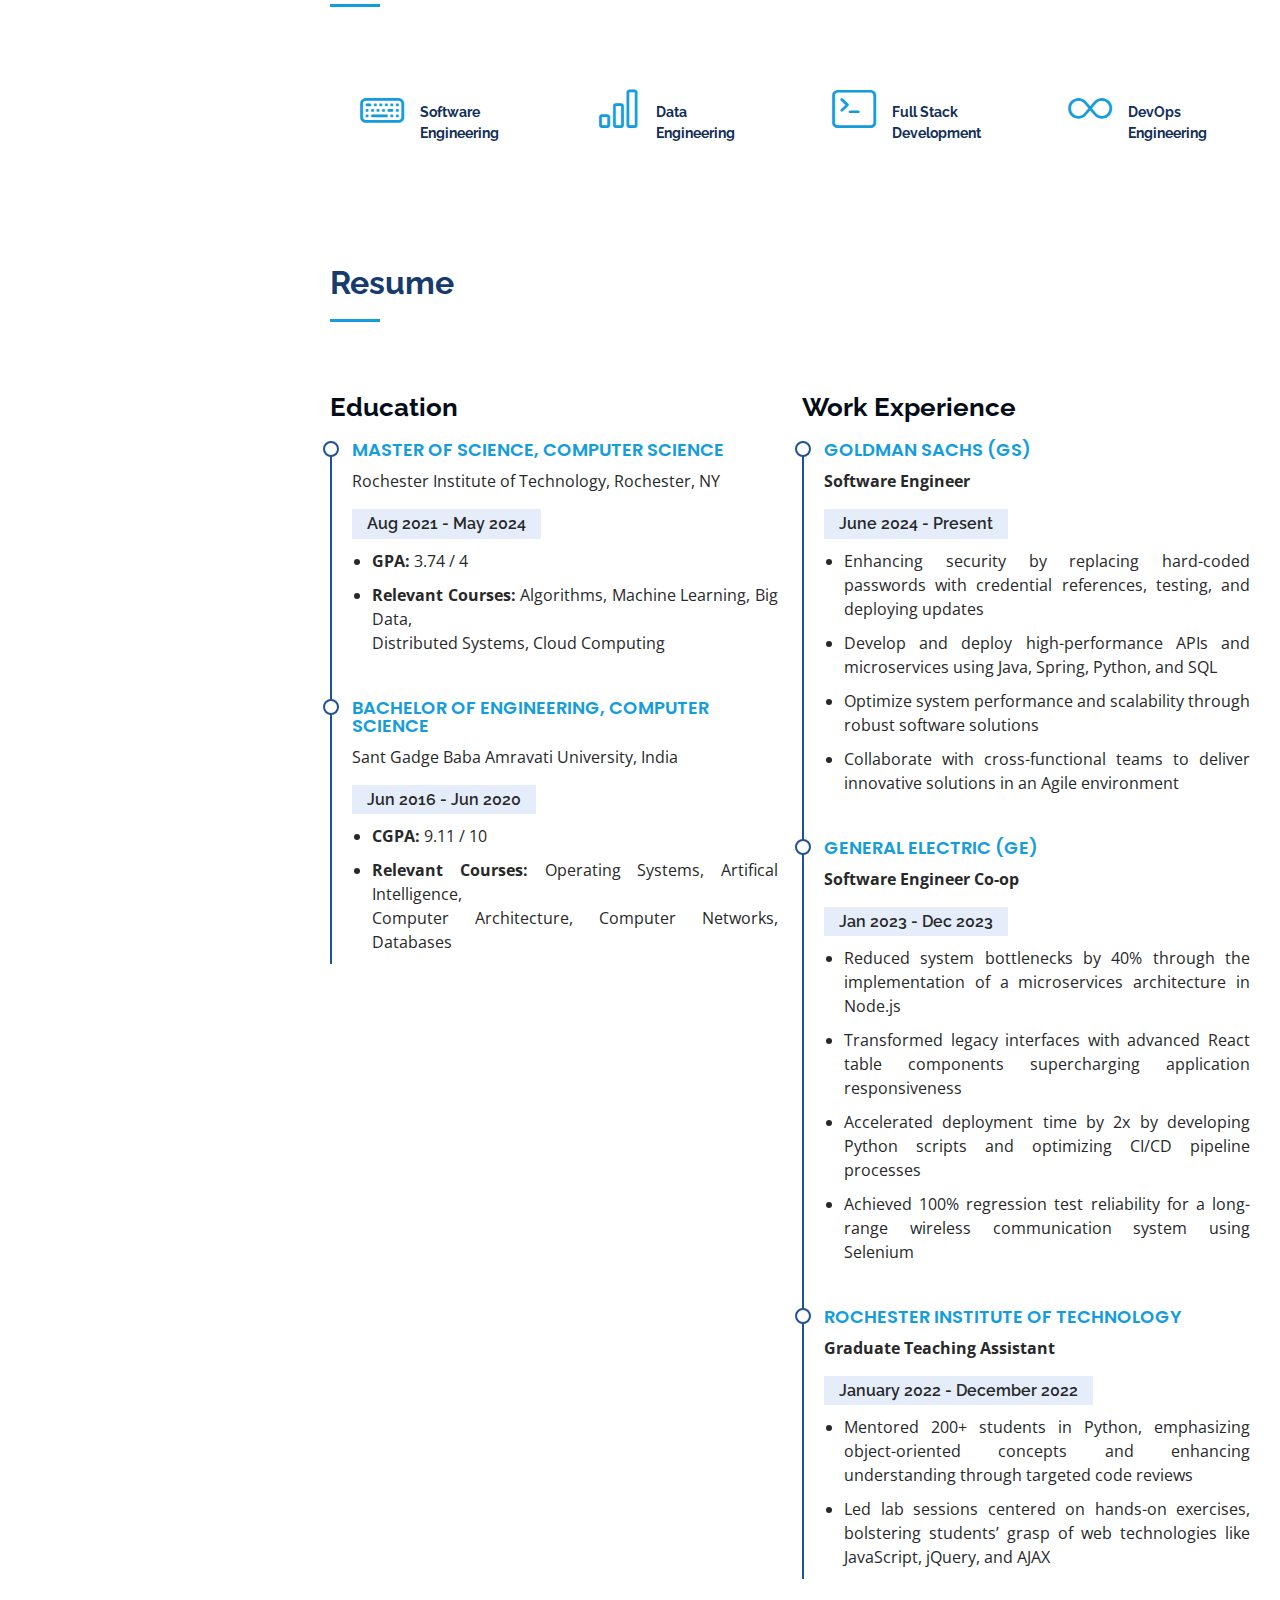
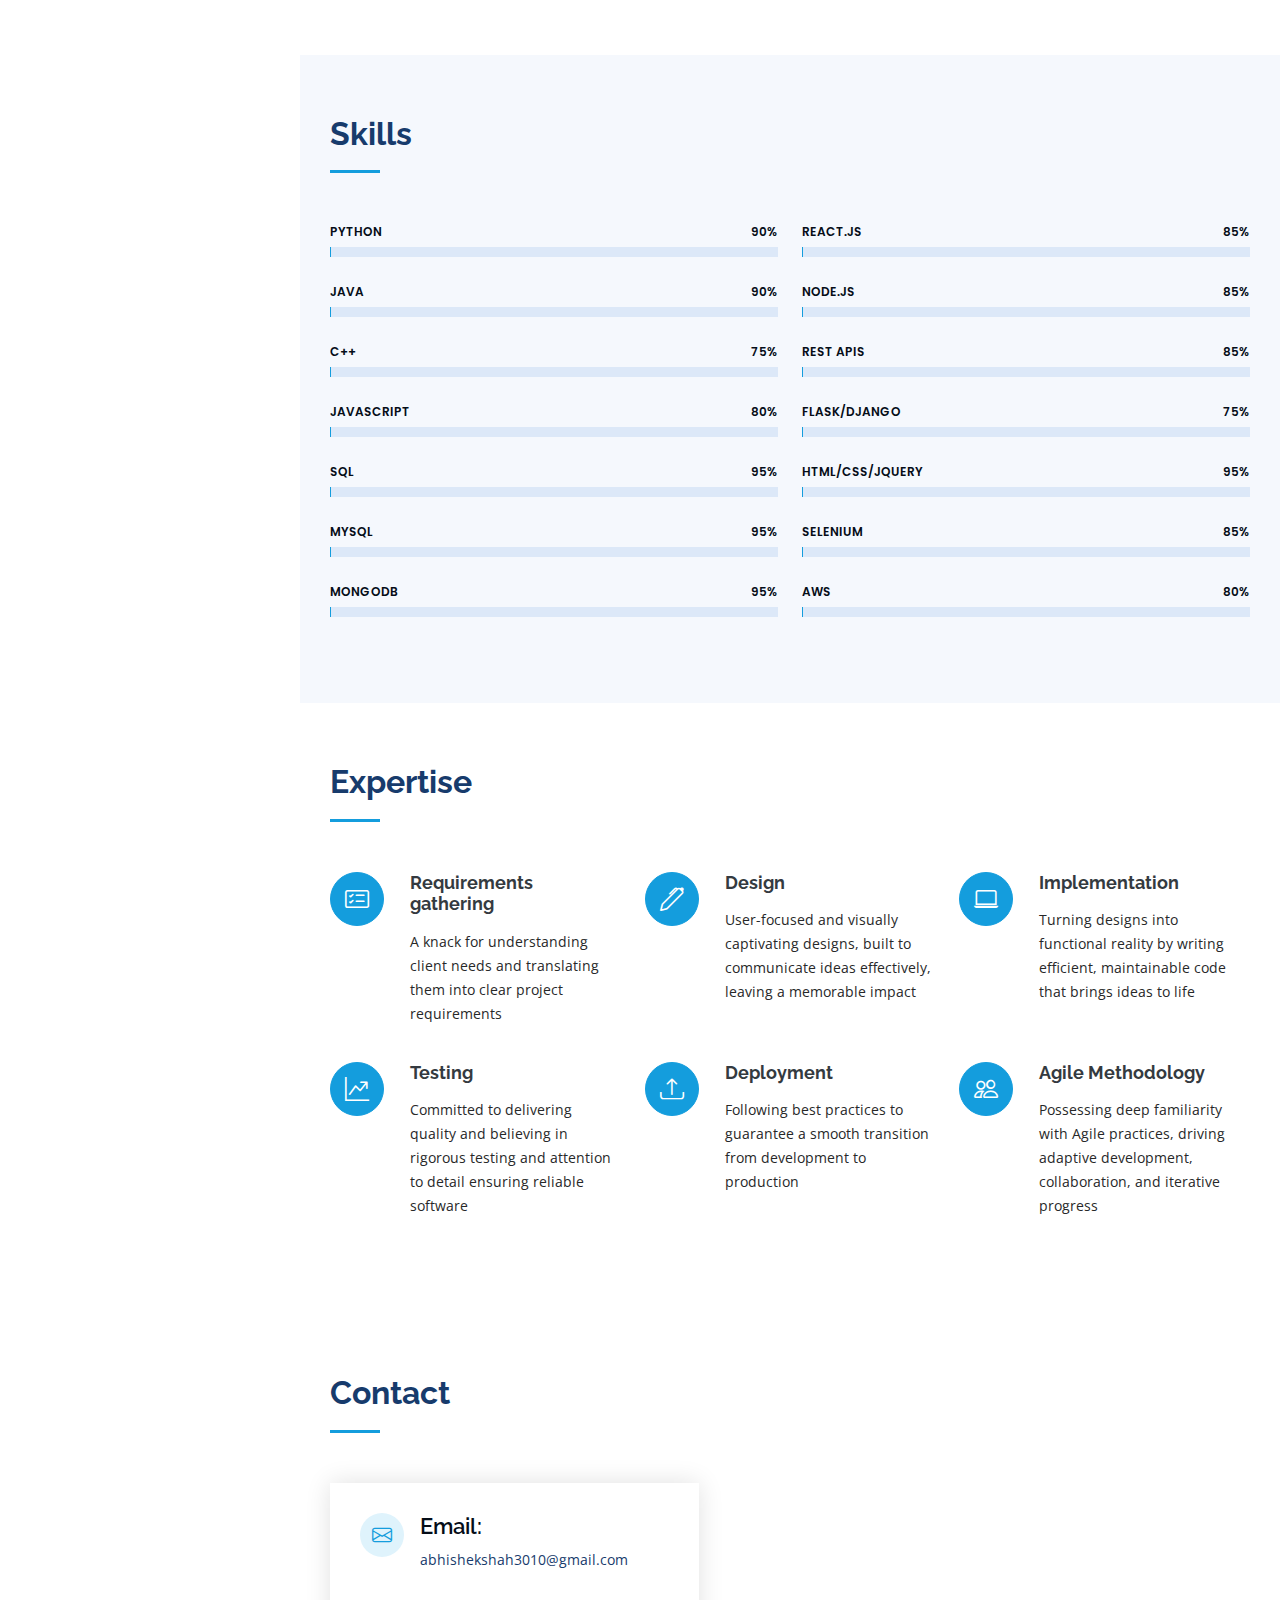
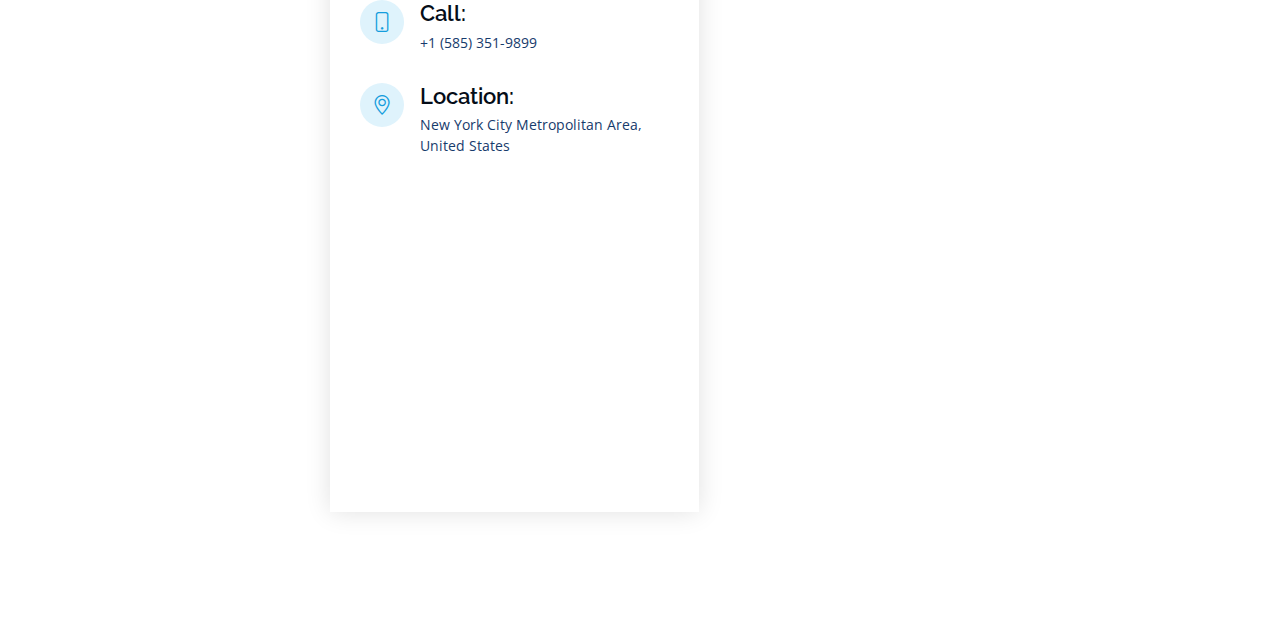
==== commit baea0e1e: "Updated spacing" ====
--- a/index.html
+++ b/index.html
@@ -47,9 +47,6 @@
     <header id="header">
       <div class="d-flex flex-column">
         <div class="profile">
-          <br />
-          <br />
-          <br />
           <br />
           <img
             src="assets/img/profile-img.jpeg"
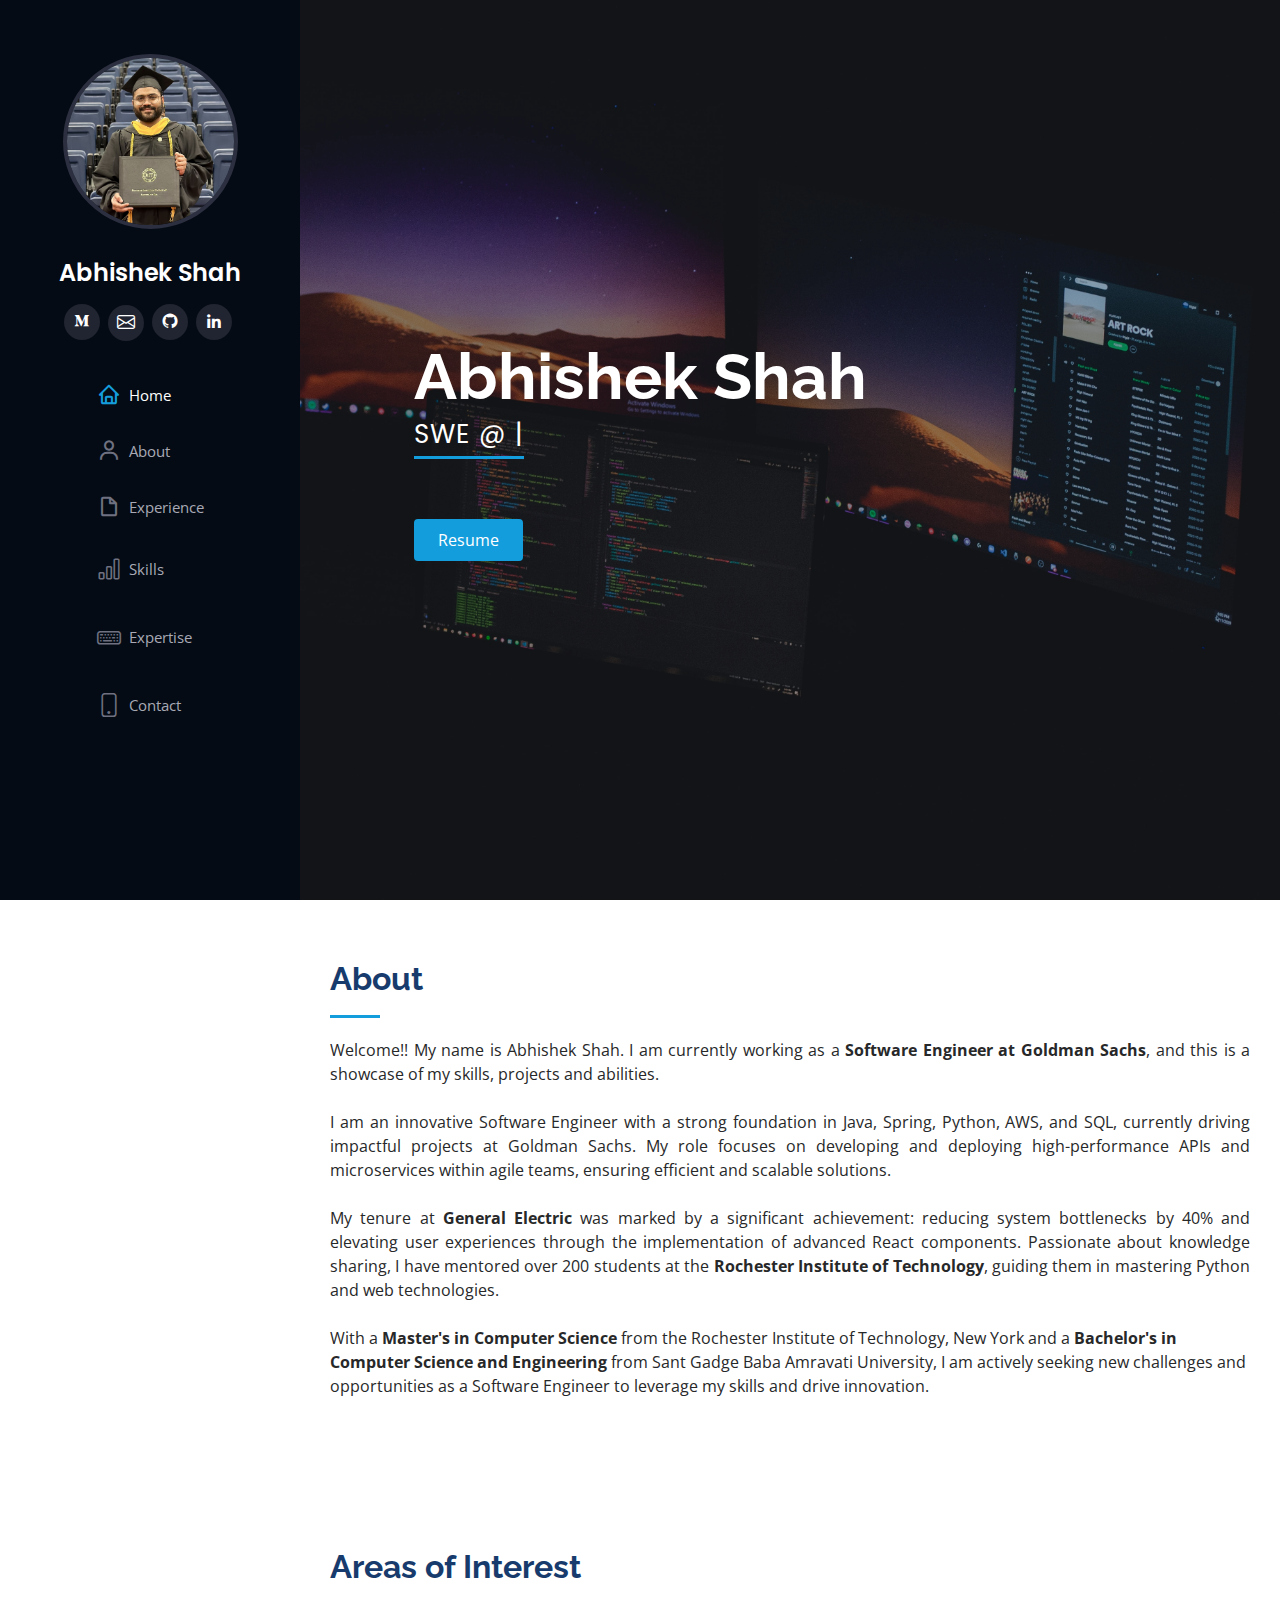
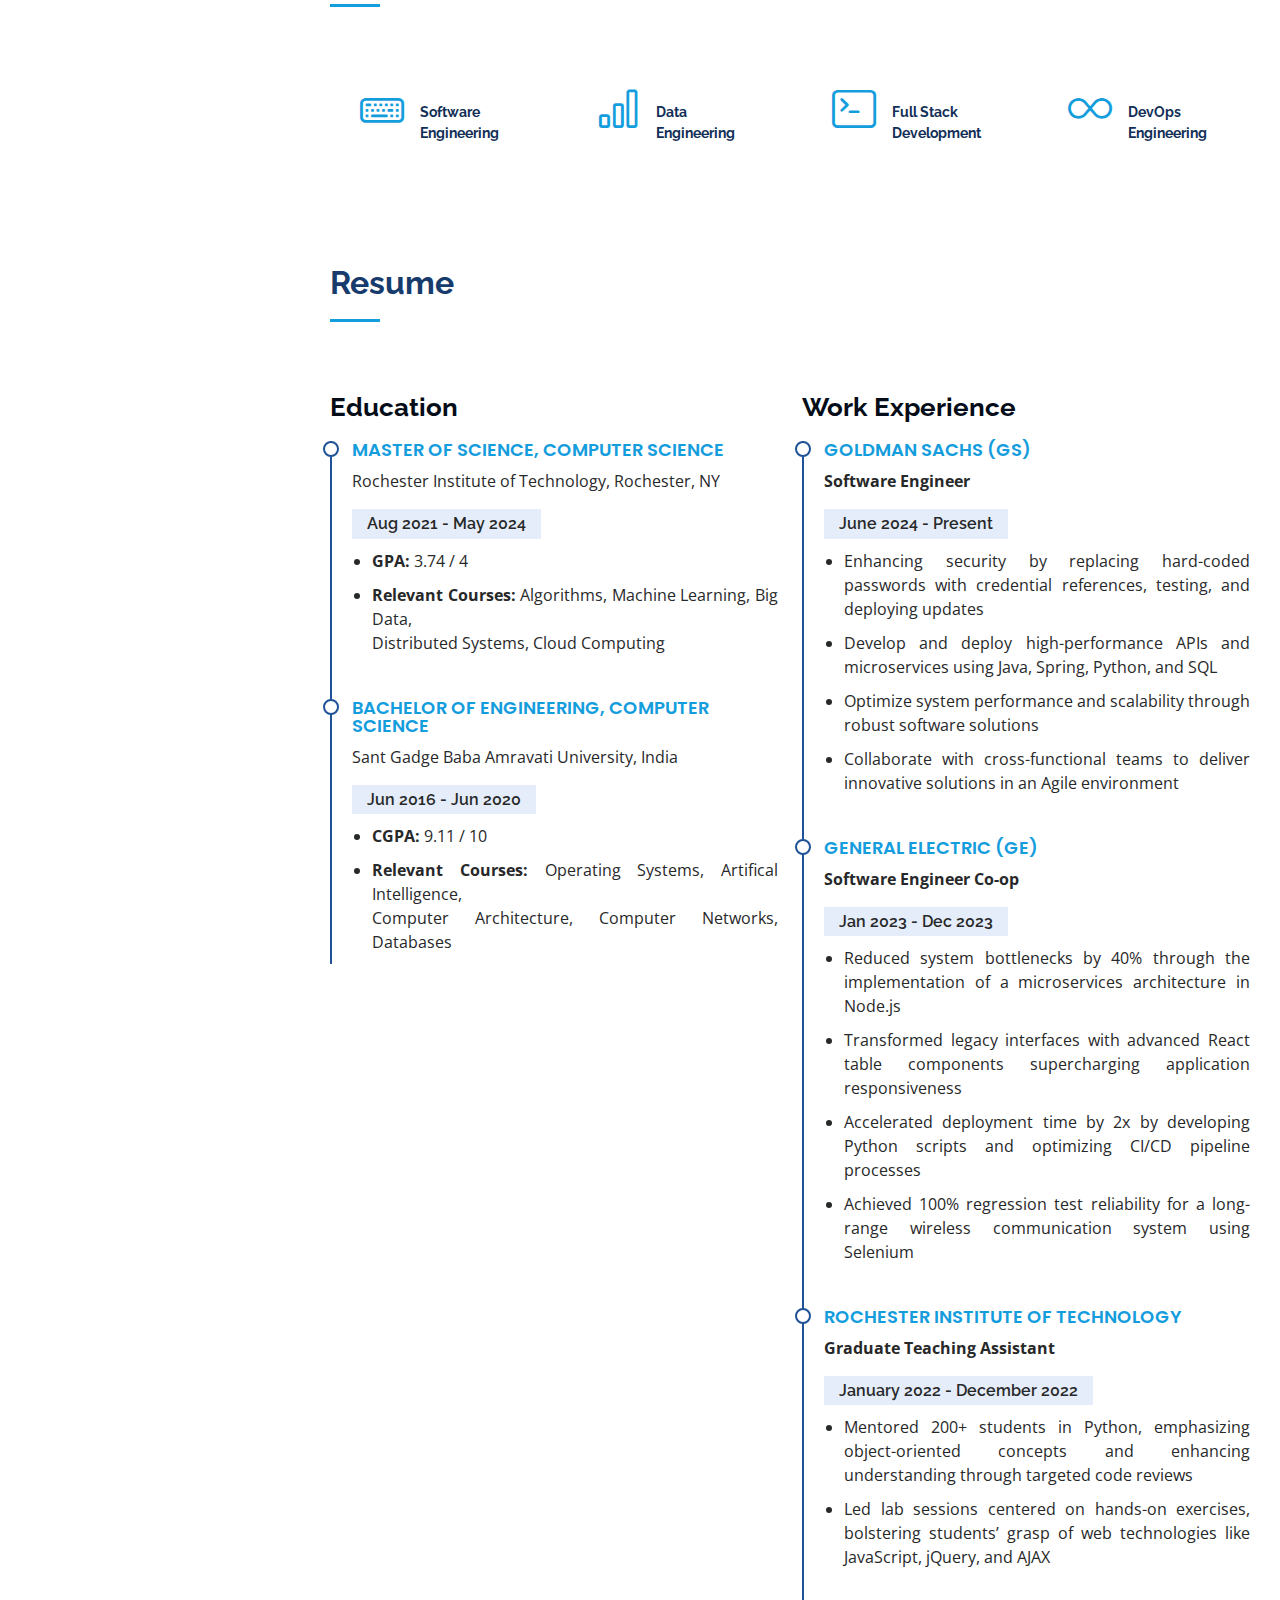
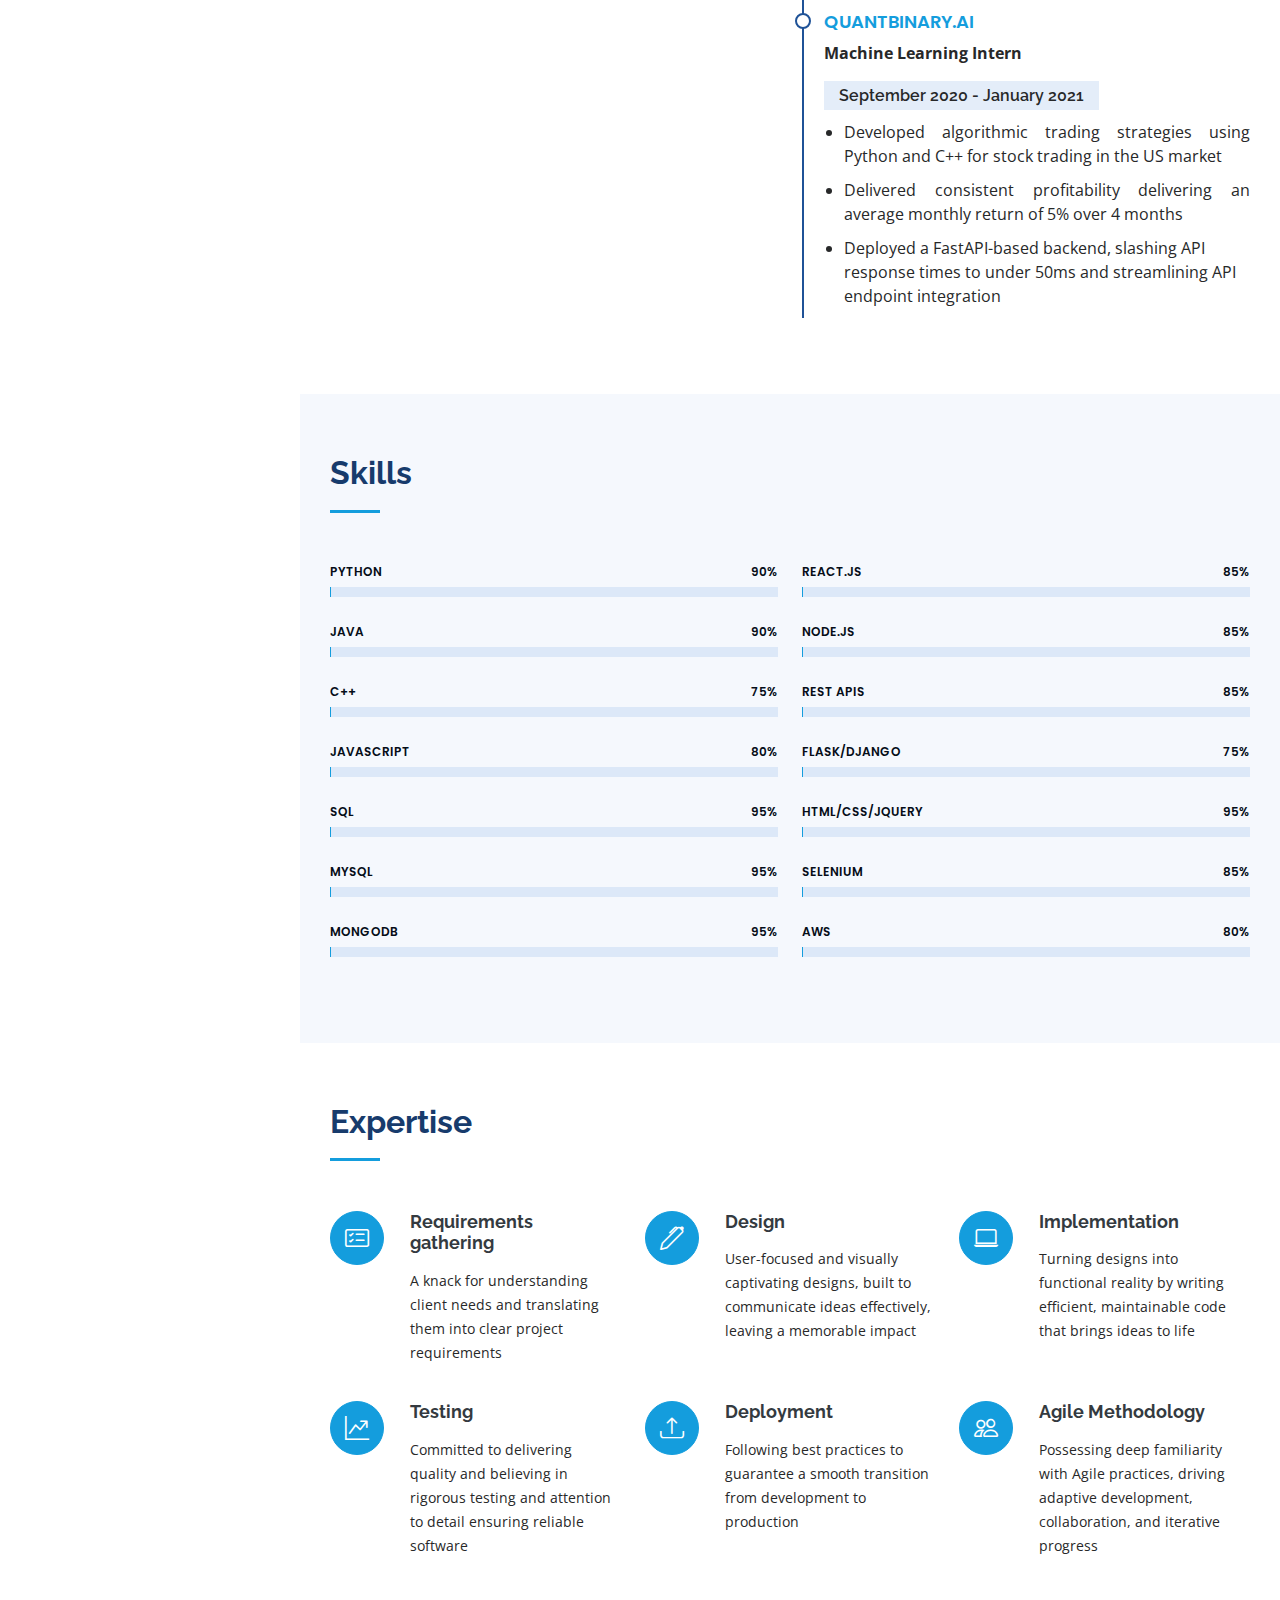
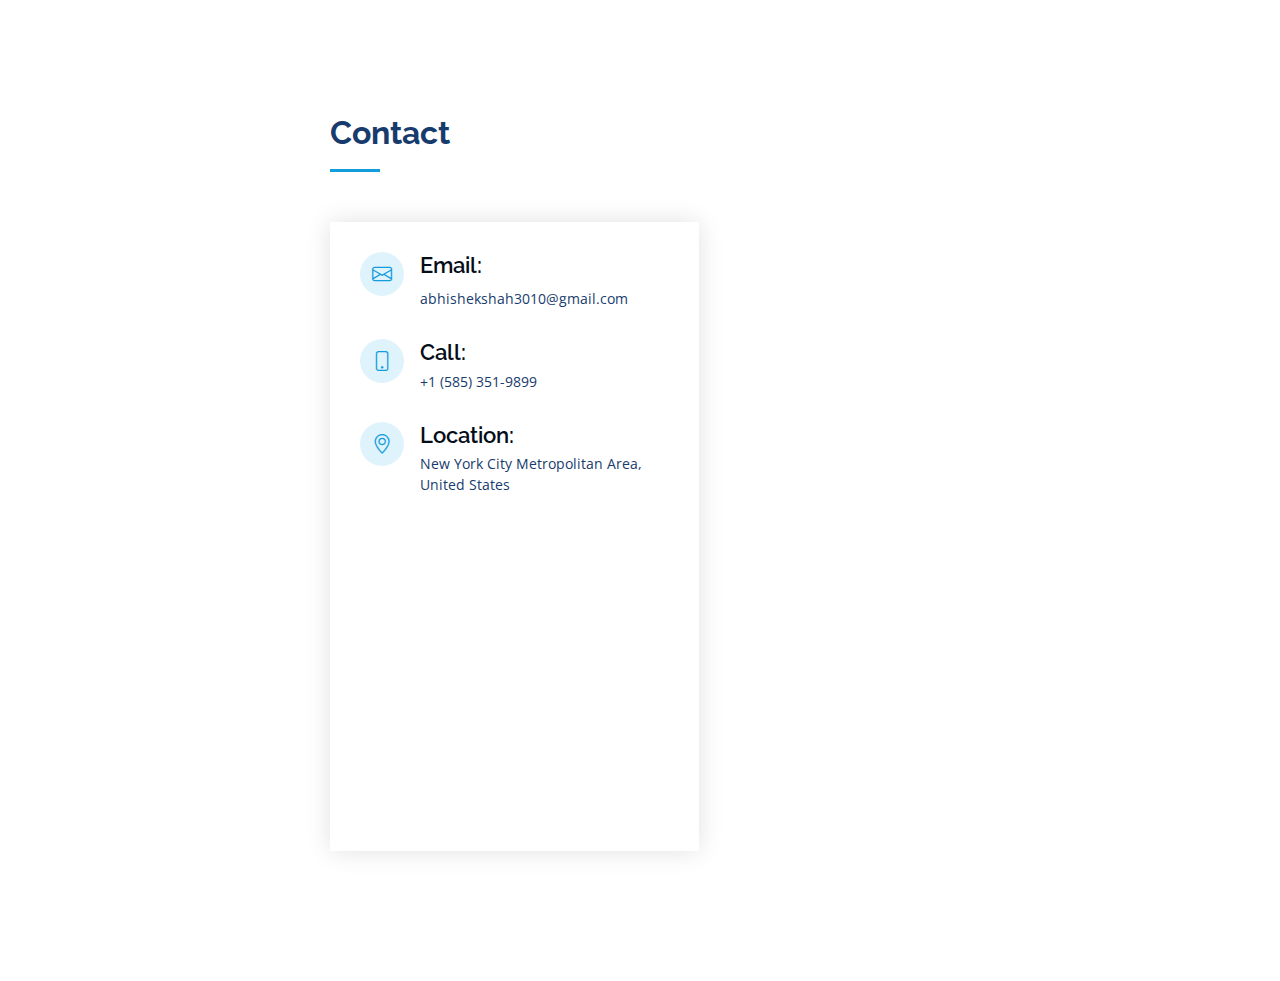
==== commit 5fa18e71: "Added Quant Binary" ====
--- a/index.html
+++ b/index.html
@@ -381,6 +381,26 @@
                   </li>
                 </ul>
               </div>
+              <div class="resume-item">
+                <h4><a href="#resume">QuantBinary.ai</a></h4>
+                <p><b>Machine Learning Intern</b></p>
+                <h5>September 2020 - January 2021</h5>
+                <ul>
+                  <li style="text-align: justify">
+                    Developed algorithmic trading strategies using Python and
+                    C++ for stock trading in the US market
+                  </li>
+                  <li style="text-align: justify">
+                    Delivered consistent profitability delivering an average
+                    monthly return of 5% over 4 months
+                  </li>
+                  <li>
+                    Deployed a FastAPI-based backend, slashing API response
+                    times to under 50ms and streamlining API endpoint
+                    integration
+                  </li>
+                </ul>
+              </div>
             </div>
           </div>
         </div>
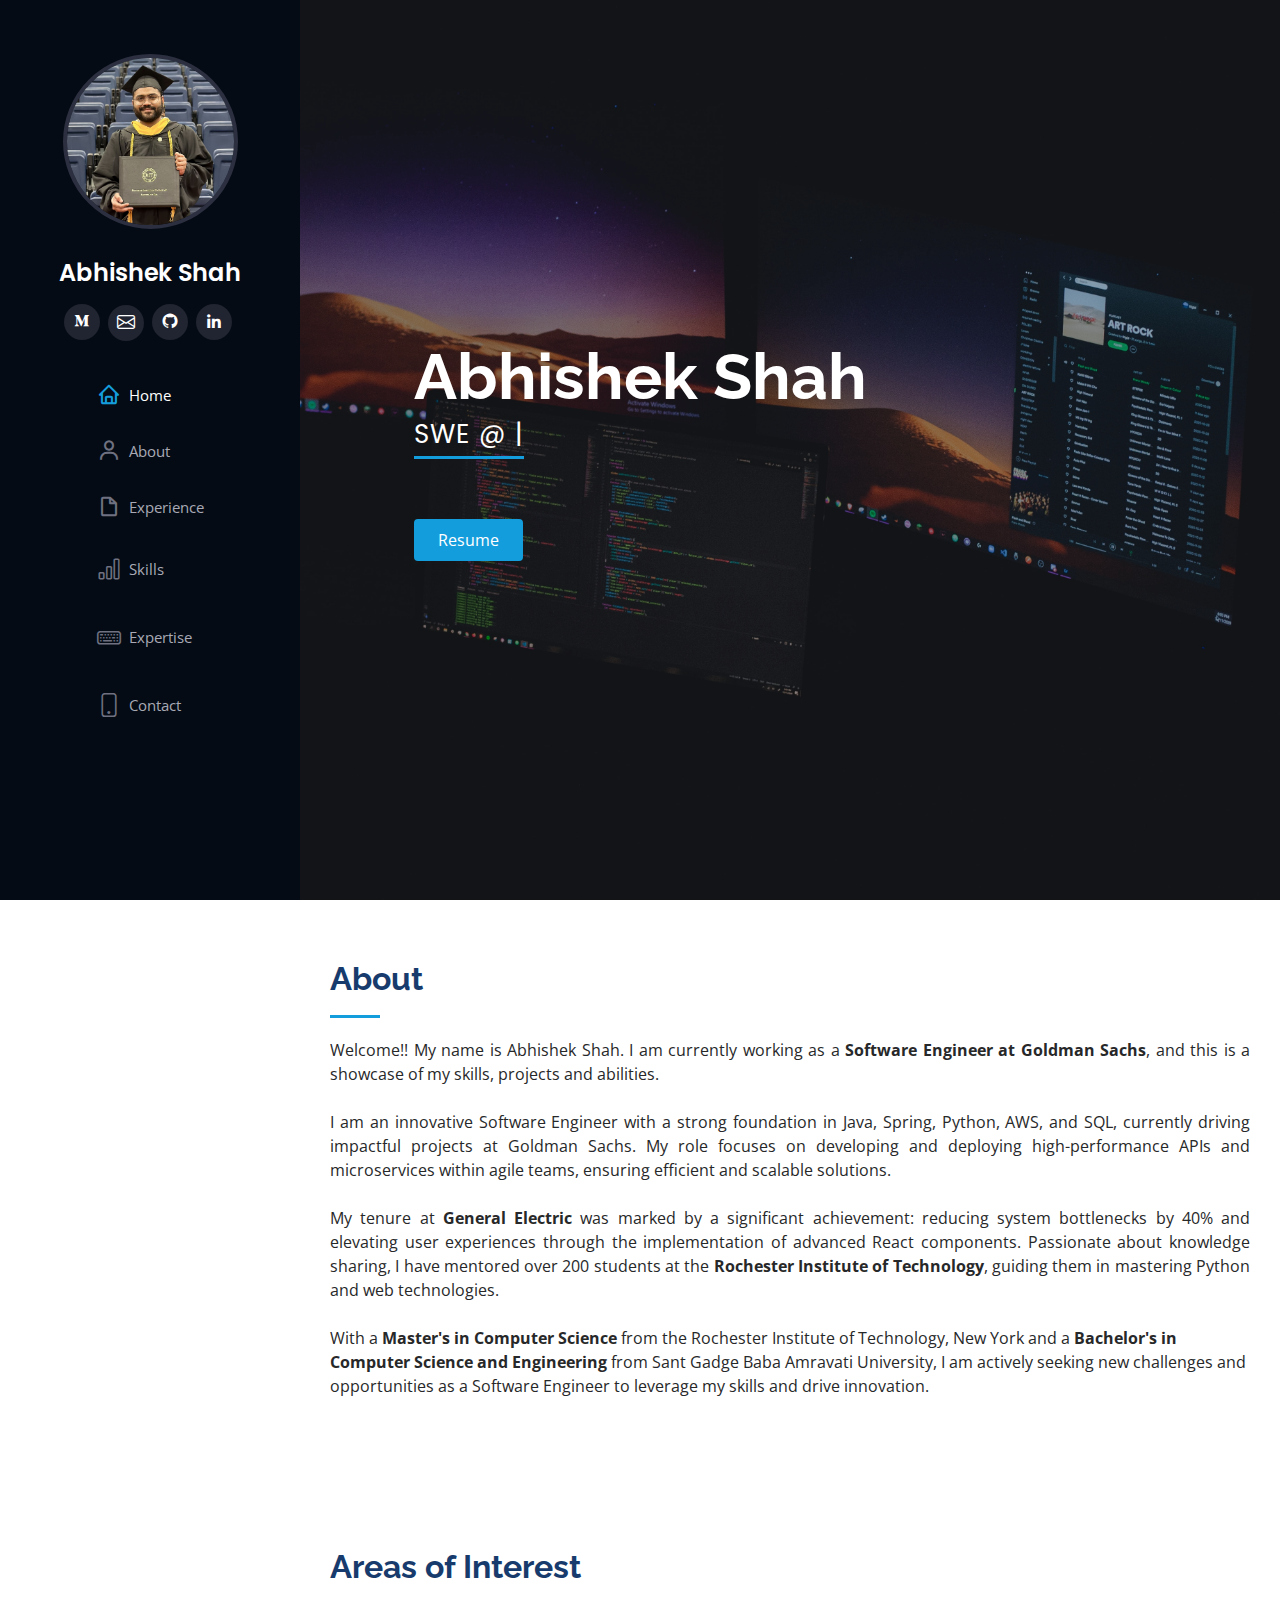
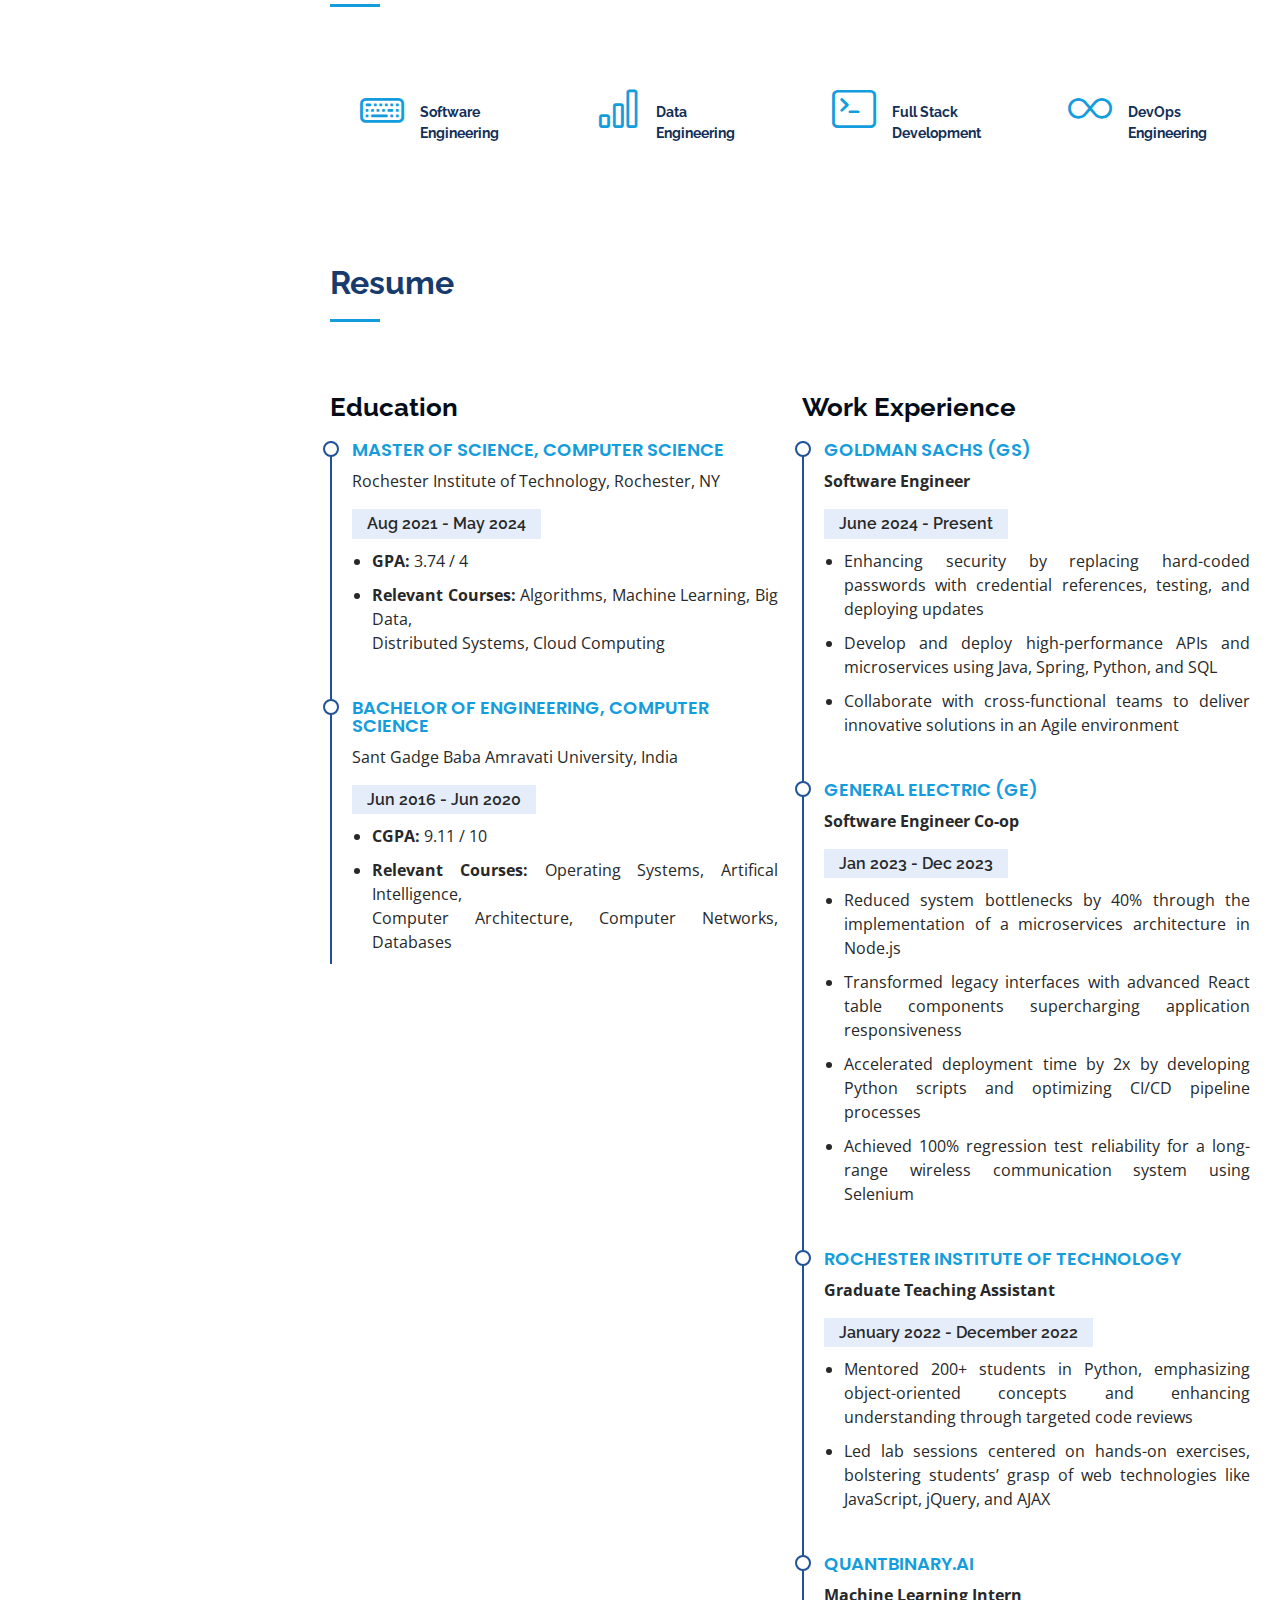
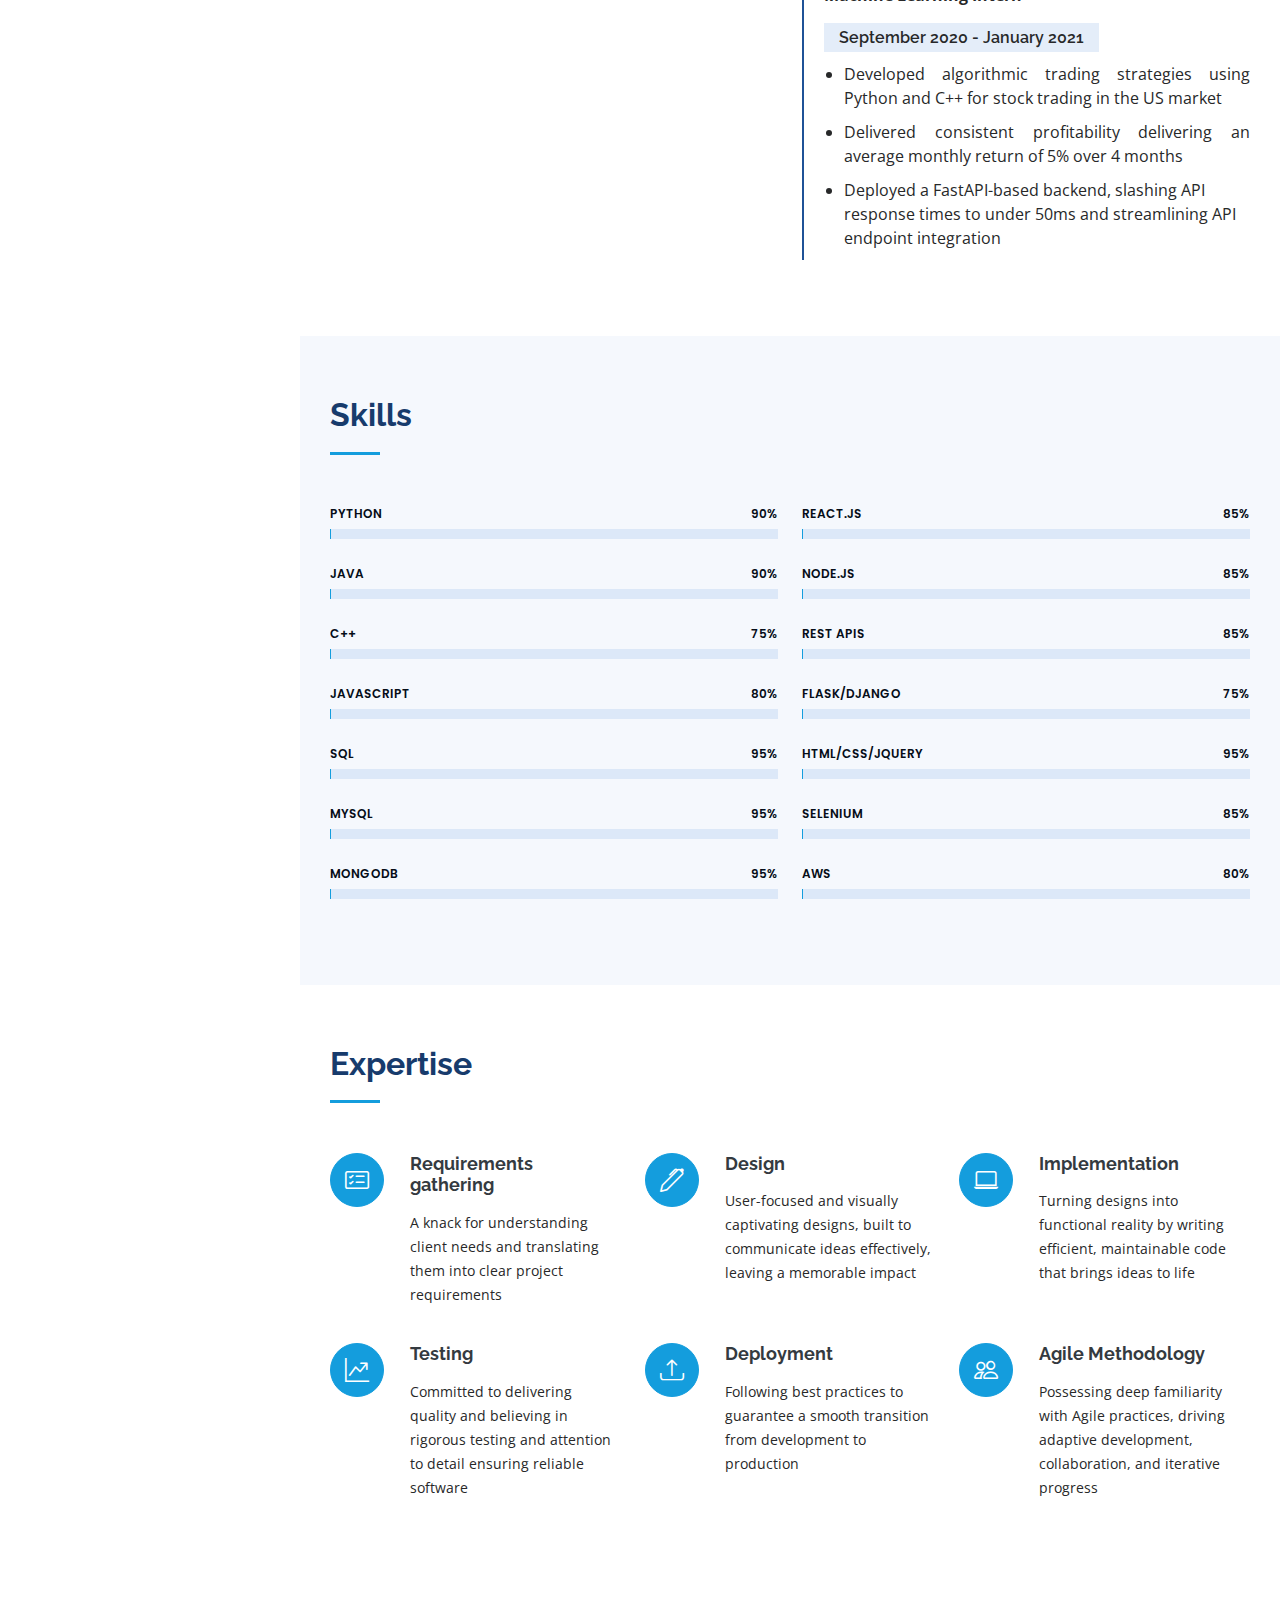
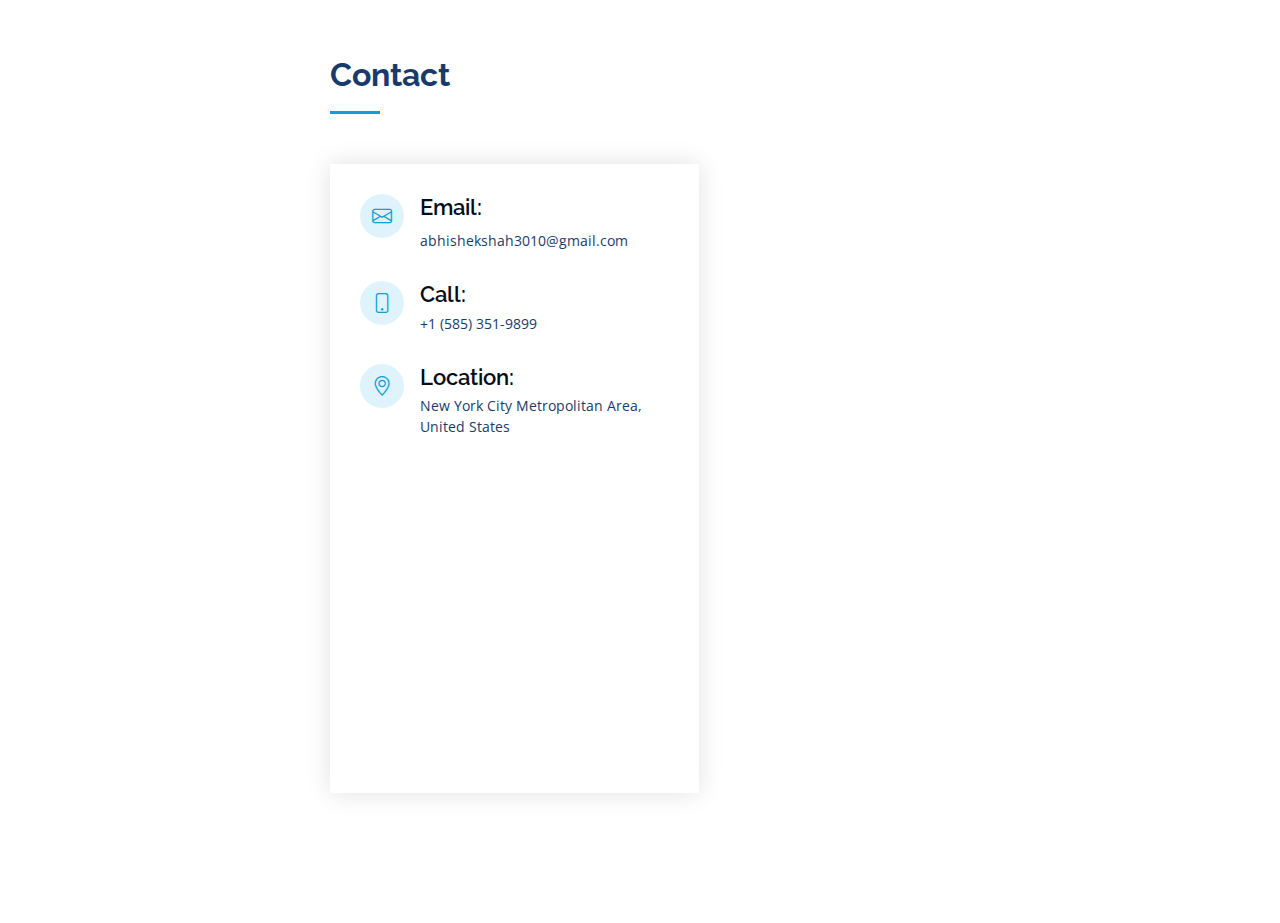
==== commit 25ea2707: "Update index.html" ====
--- a/index.html
+++ b/index.html
@@ -332,10 +332,6 @@
                     using Java, Spring, Python, and SQL
                   </li>
                   <li style="text-align: justify">
-                    Optimize system performance and scalability through robust
-                    software solutions
-                  </li>
-                  <li style="text-align: justify">
                     Collaborate with cross-functional teams to deliver
                     innovative solutions in an Agile environment
                   </li>
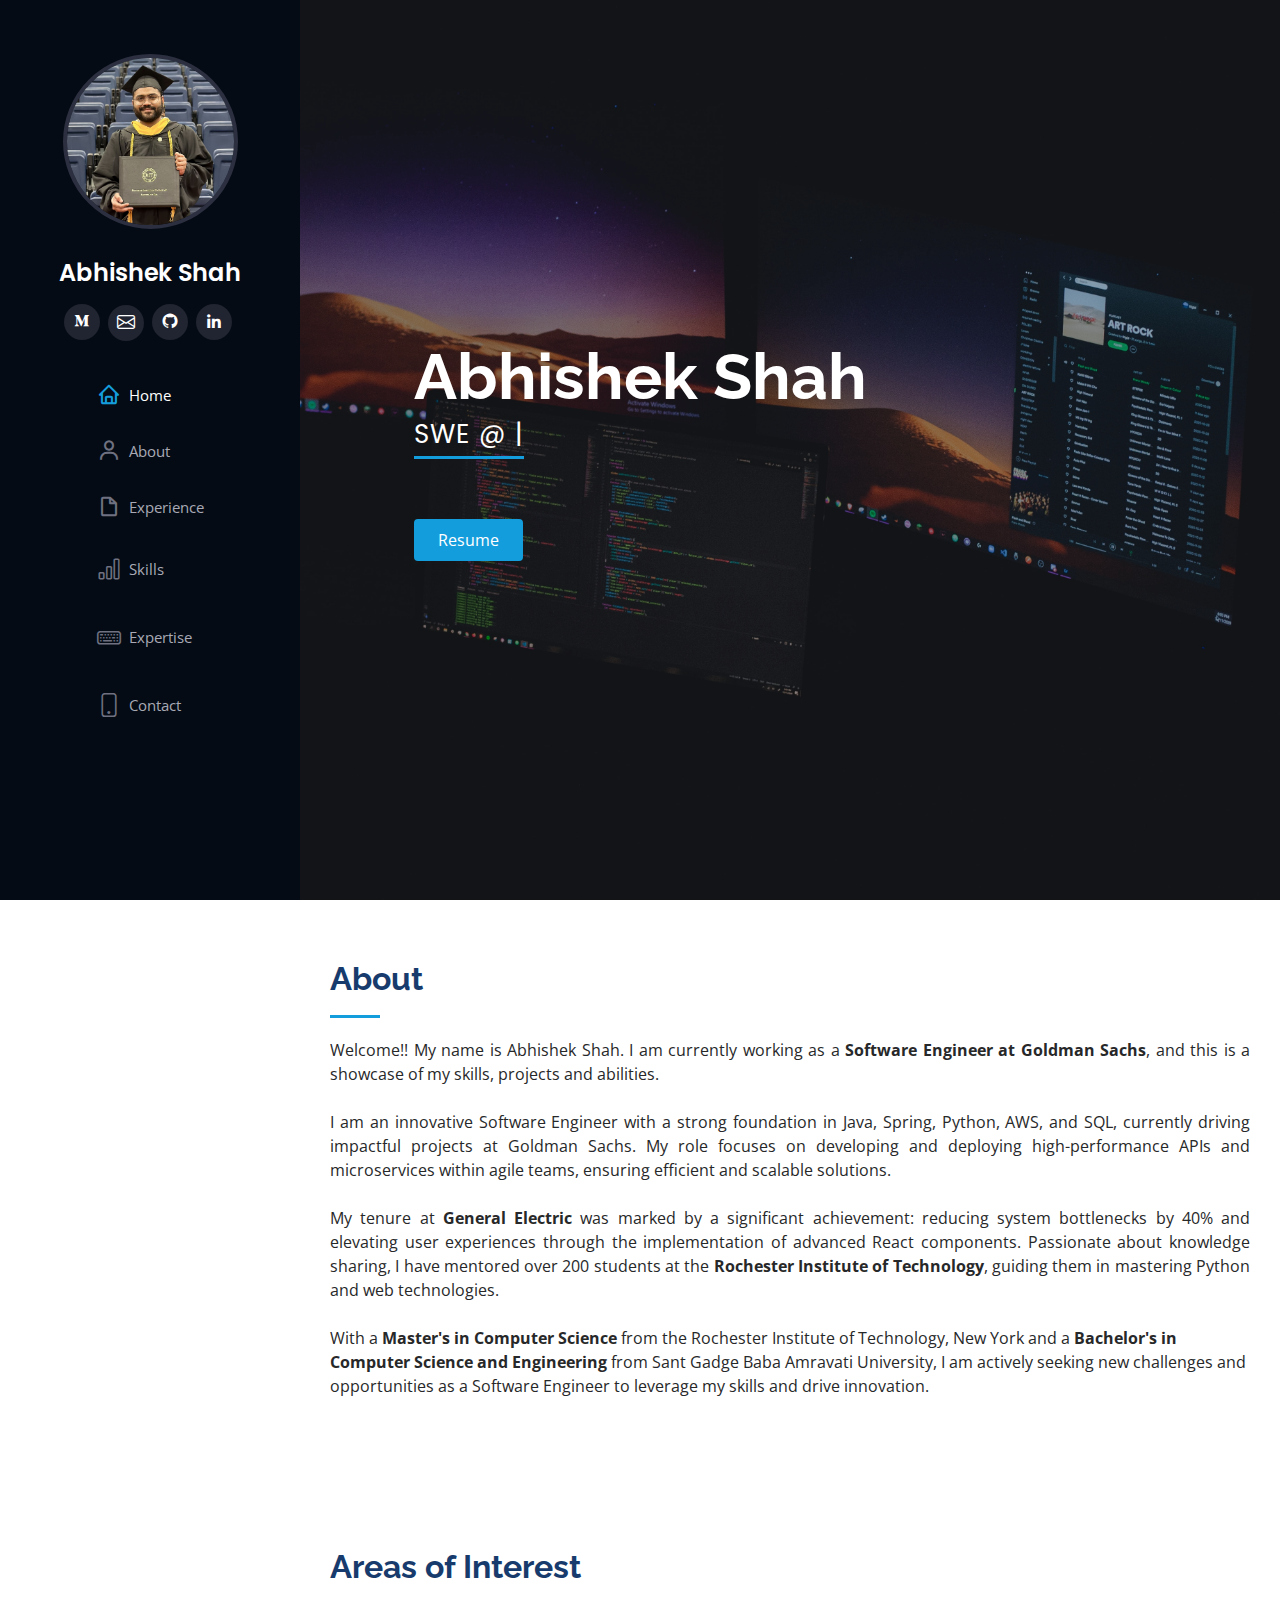
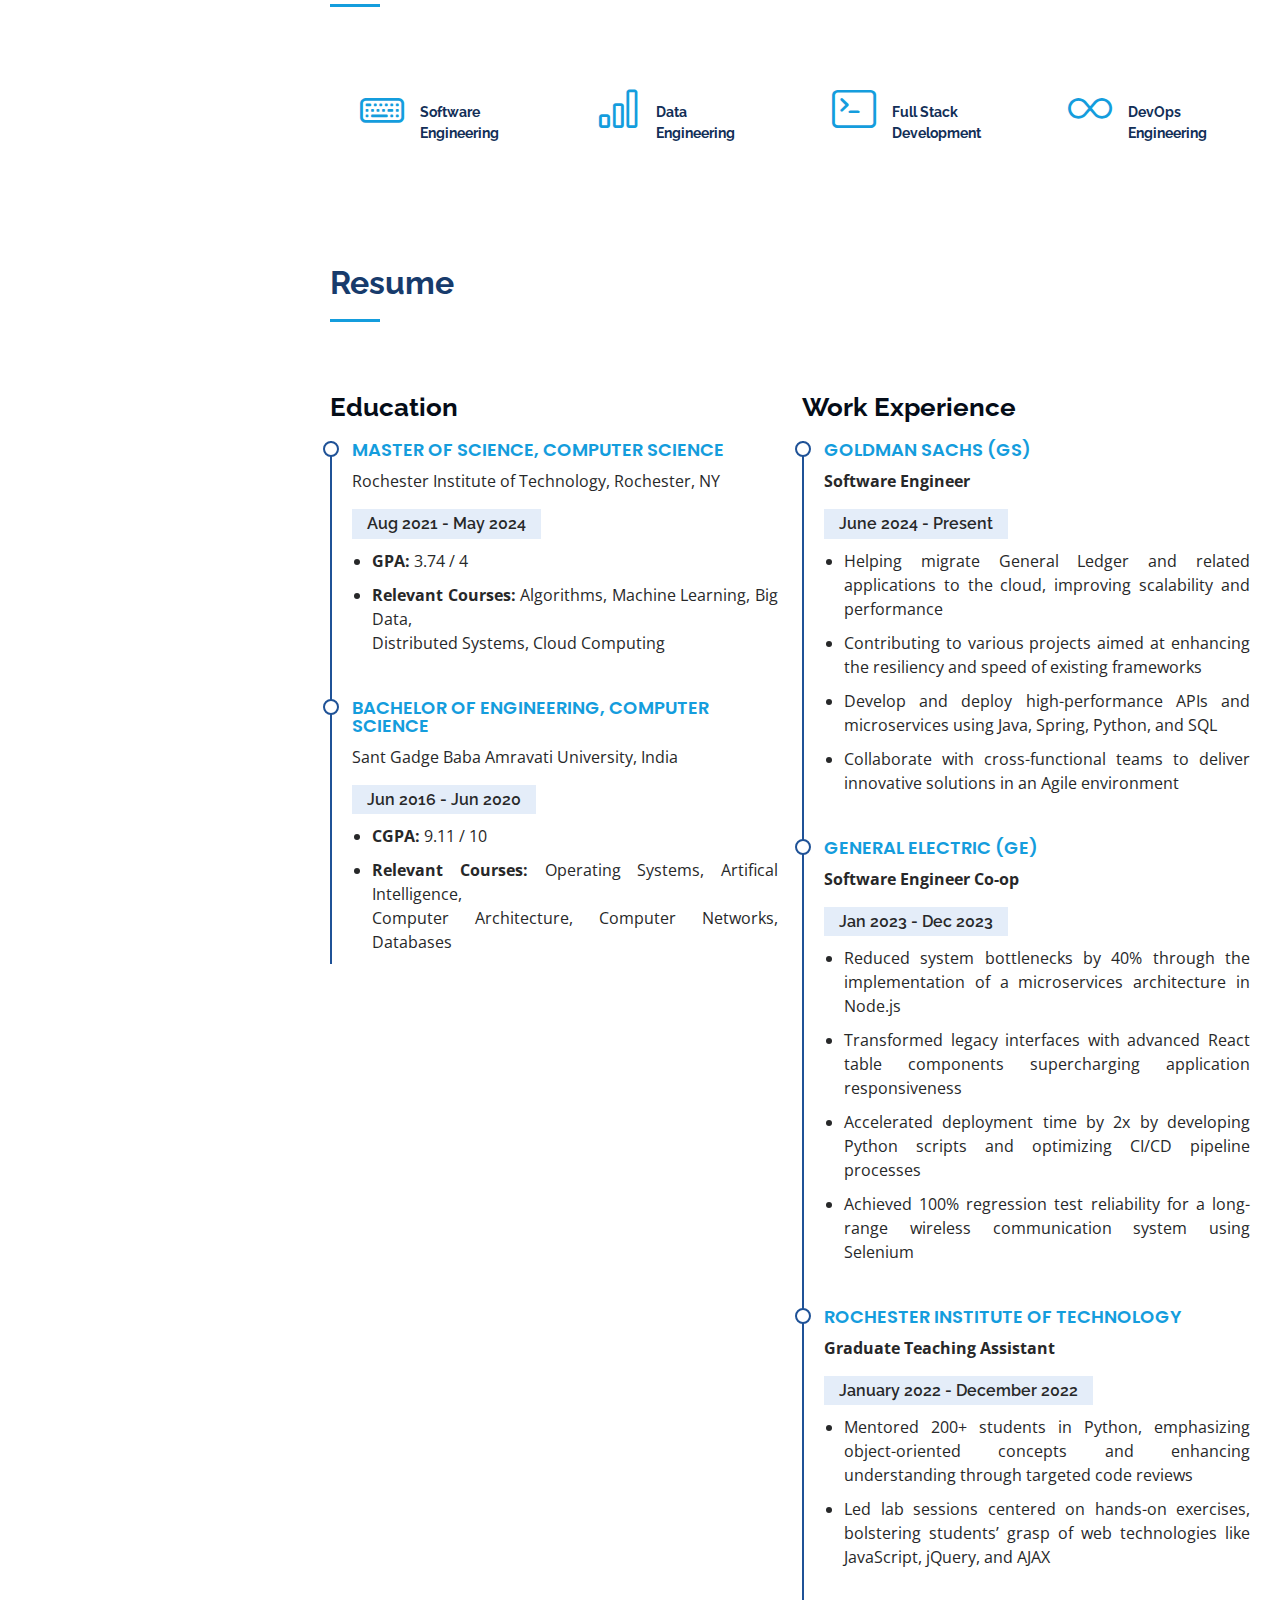
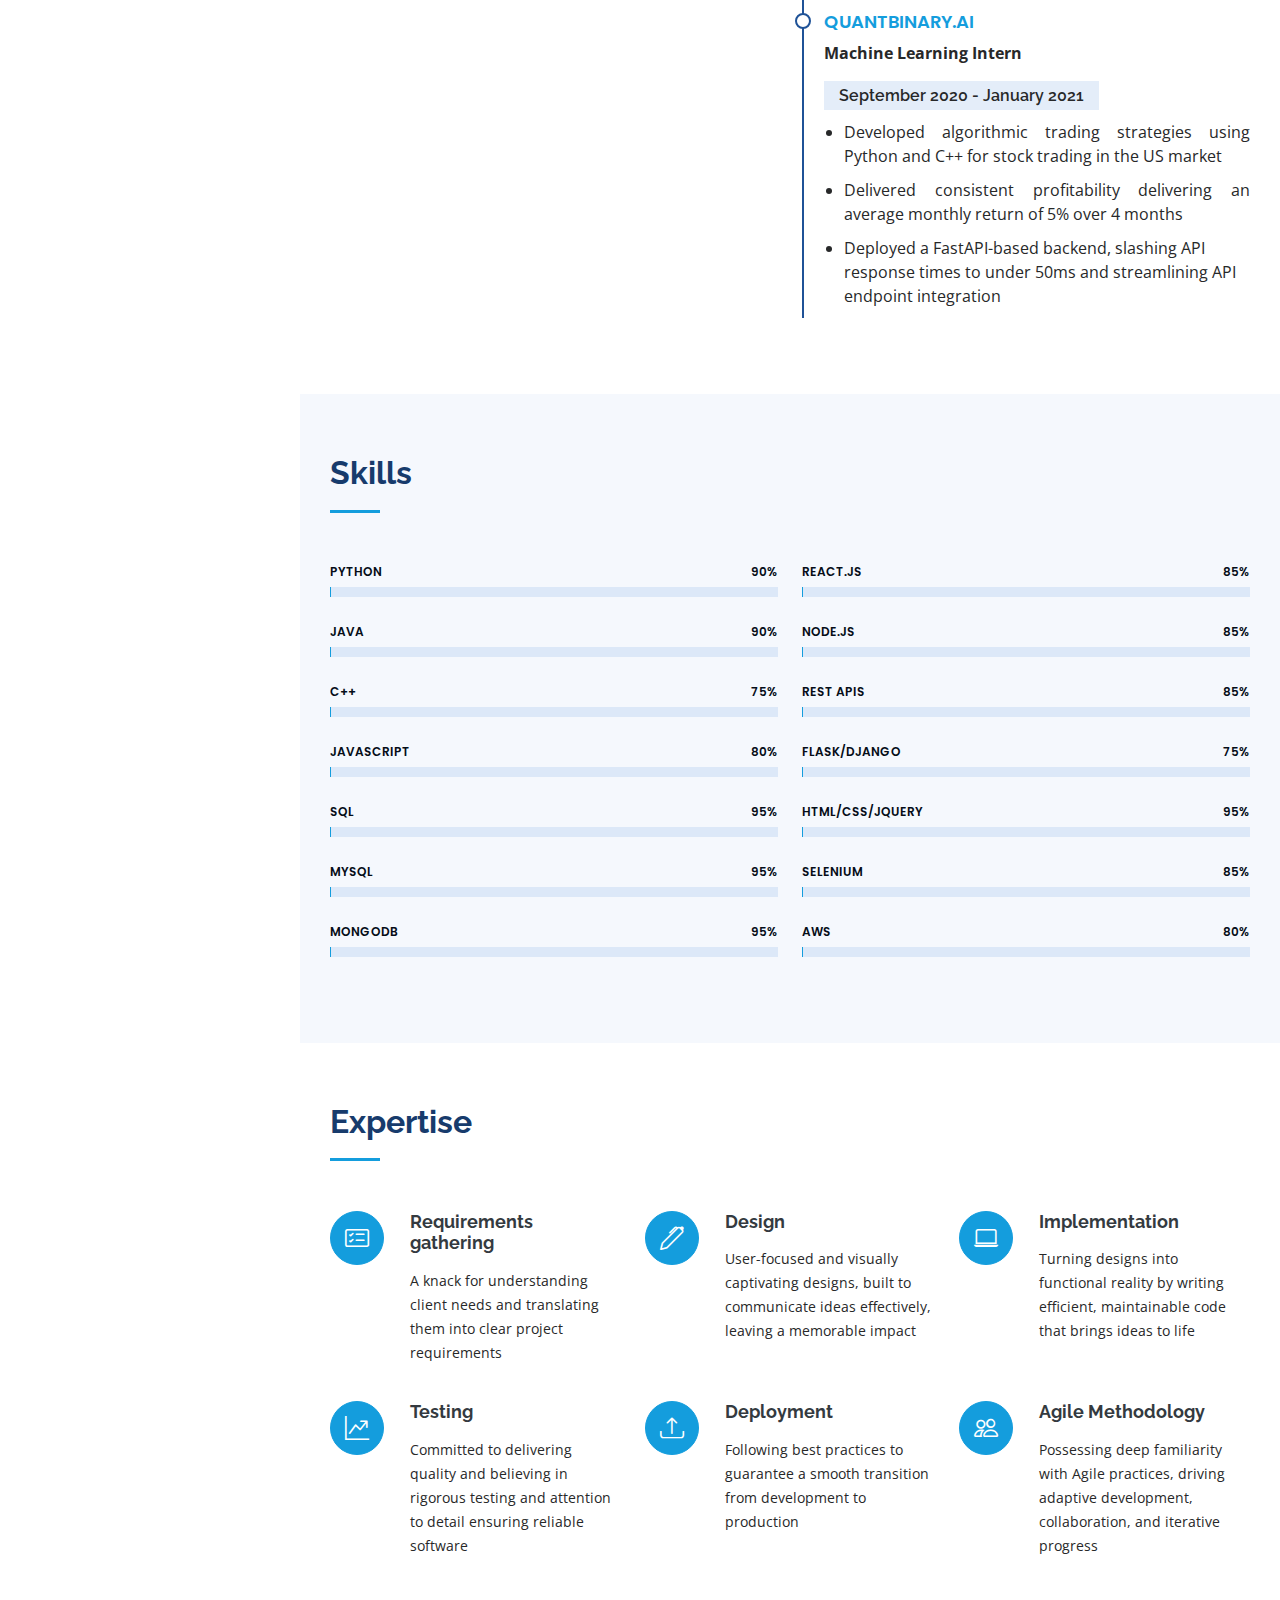
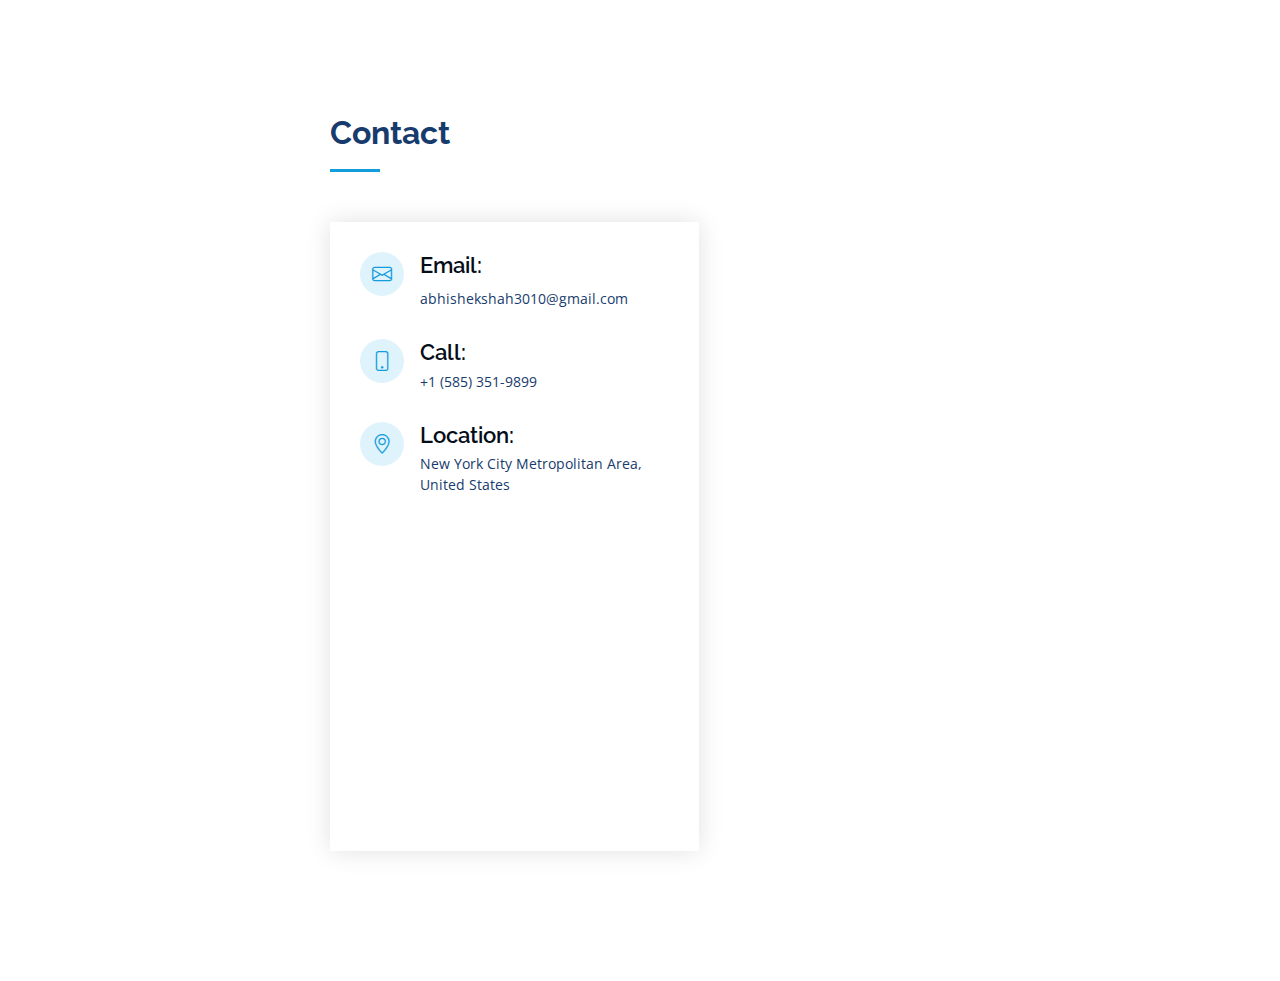
==== commit 8df28975: "Update index.html" ====
--- a/index.html
+++ b/index.html
@@ -324,8 +324,10 @@
                 <h5>June 2024 - Present</h5>
                 <ul>
                   <li style="text-align: justify">
-                    Enhancing security by replacing hard-coded passwords with
-                    credential references, testing, and deploying updates
+                    Helping migrate General Ledger and related applications to the cloud, improving scalability and performance
+                  </li>
+                  <li style="text-align: justify">
+                    Contributing to various projects aimed at enhancing the resiliency and speed of existing frameworks
                   </li>
                   <li style="text-align: justify">
                     Develop and deploy high-performance APIs and microservices
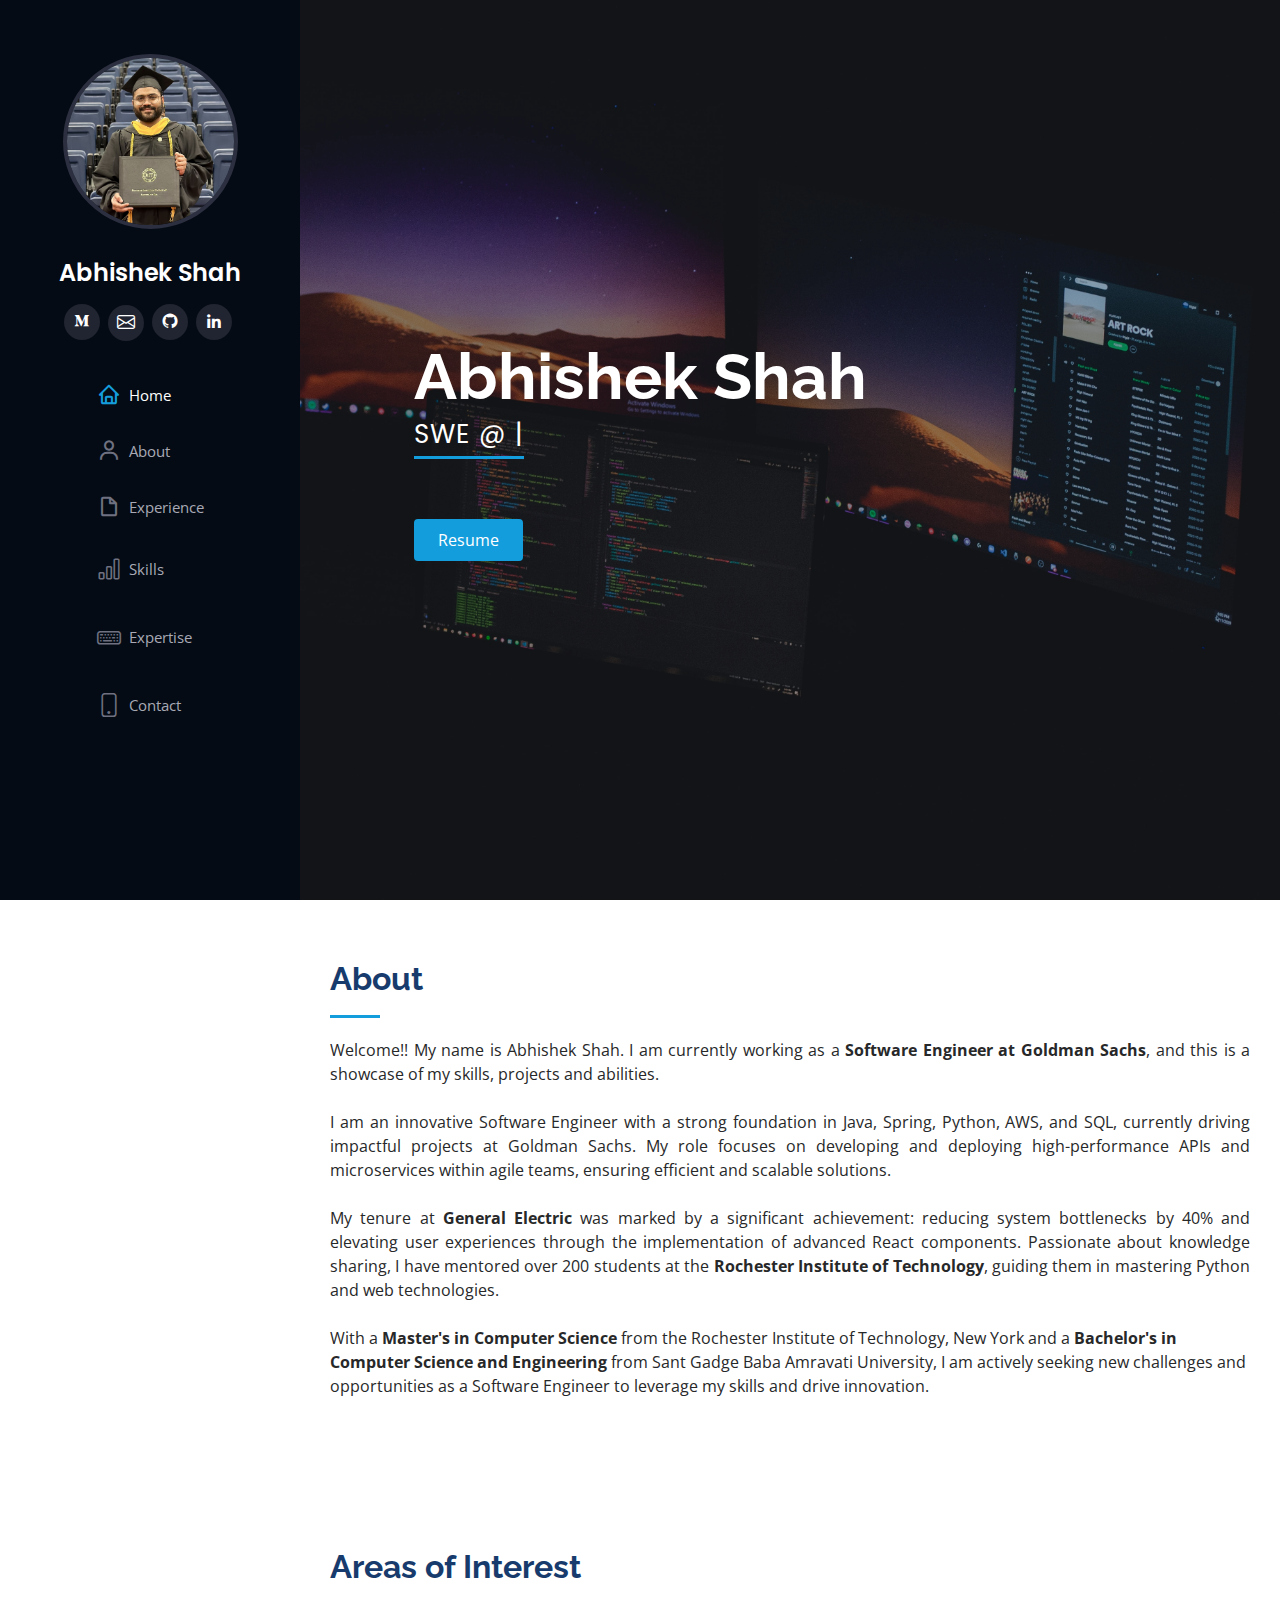
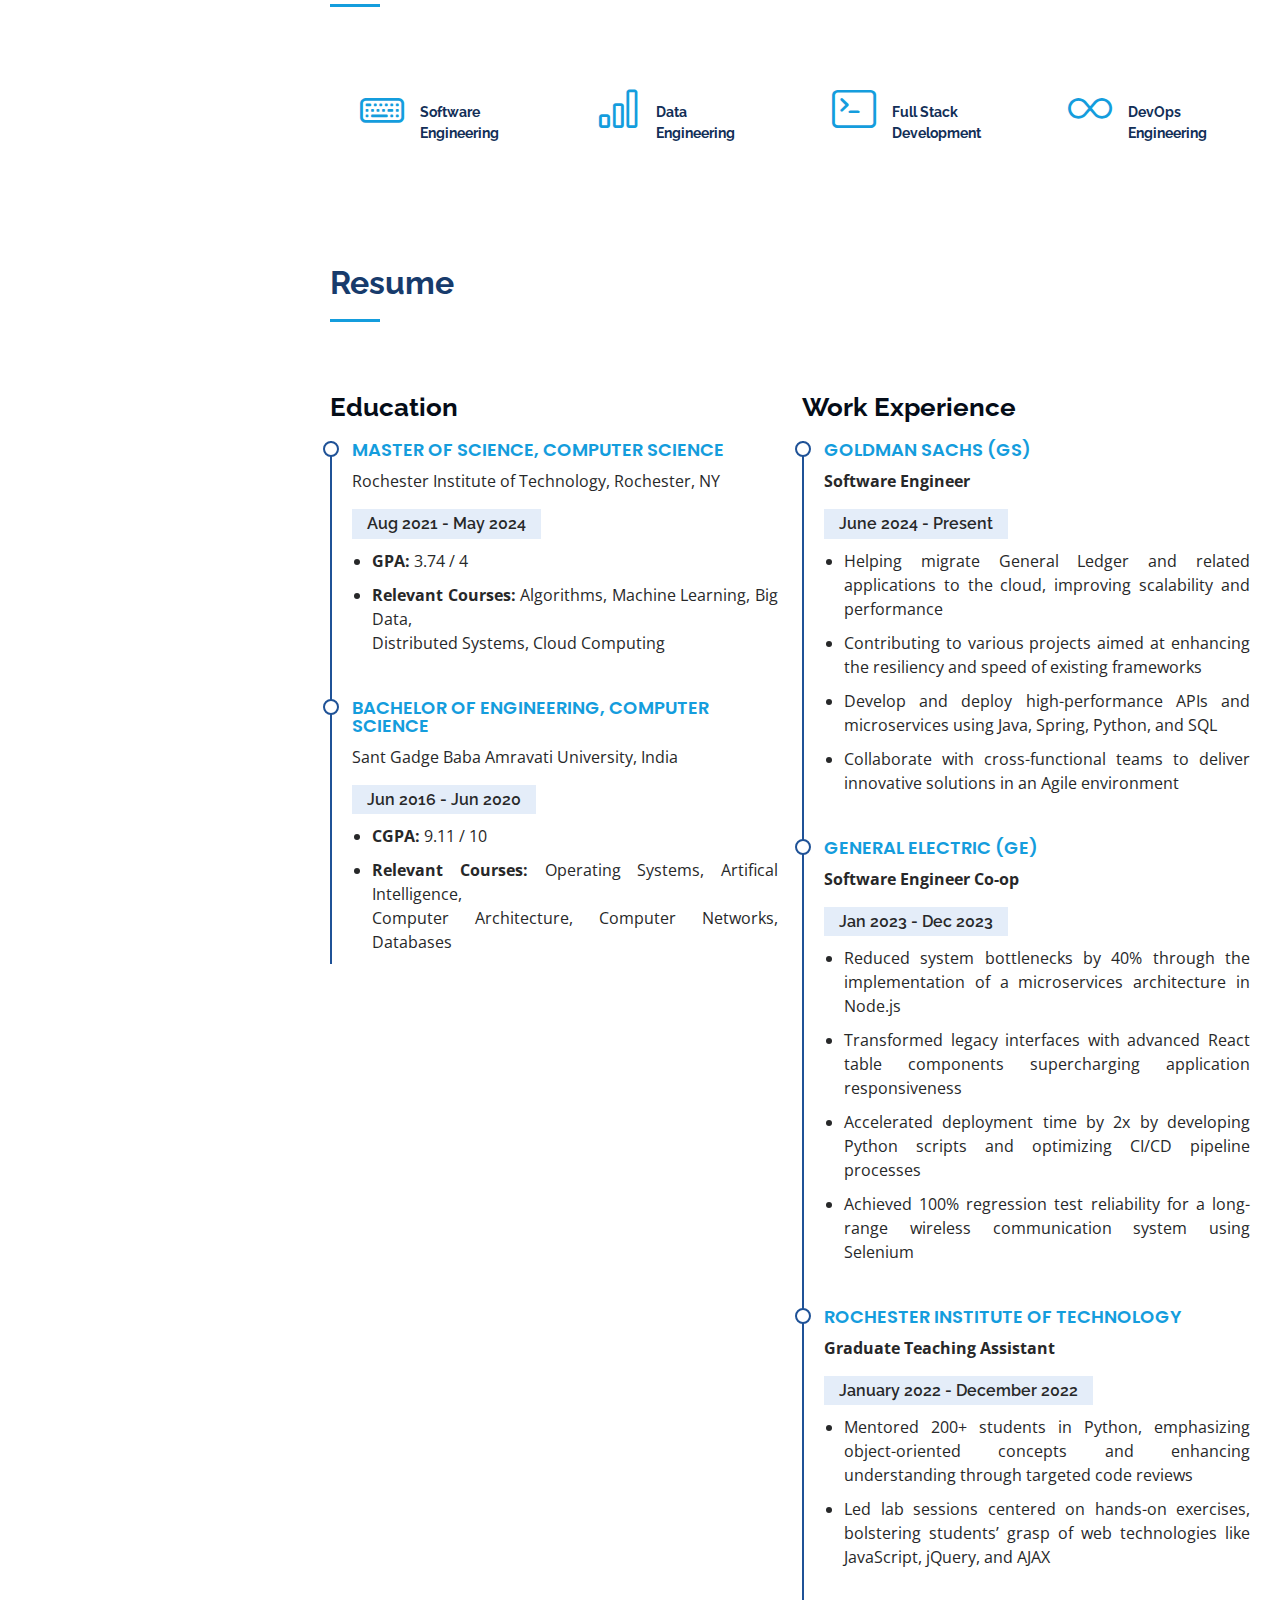
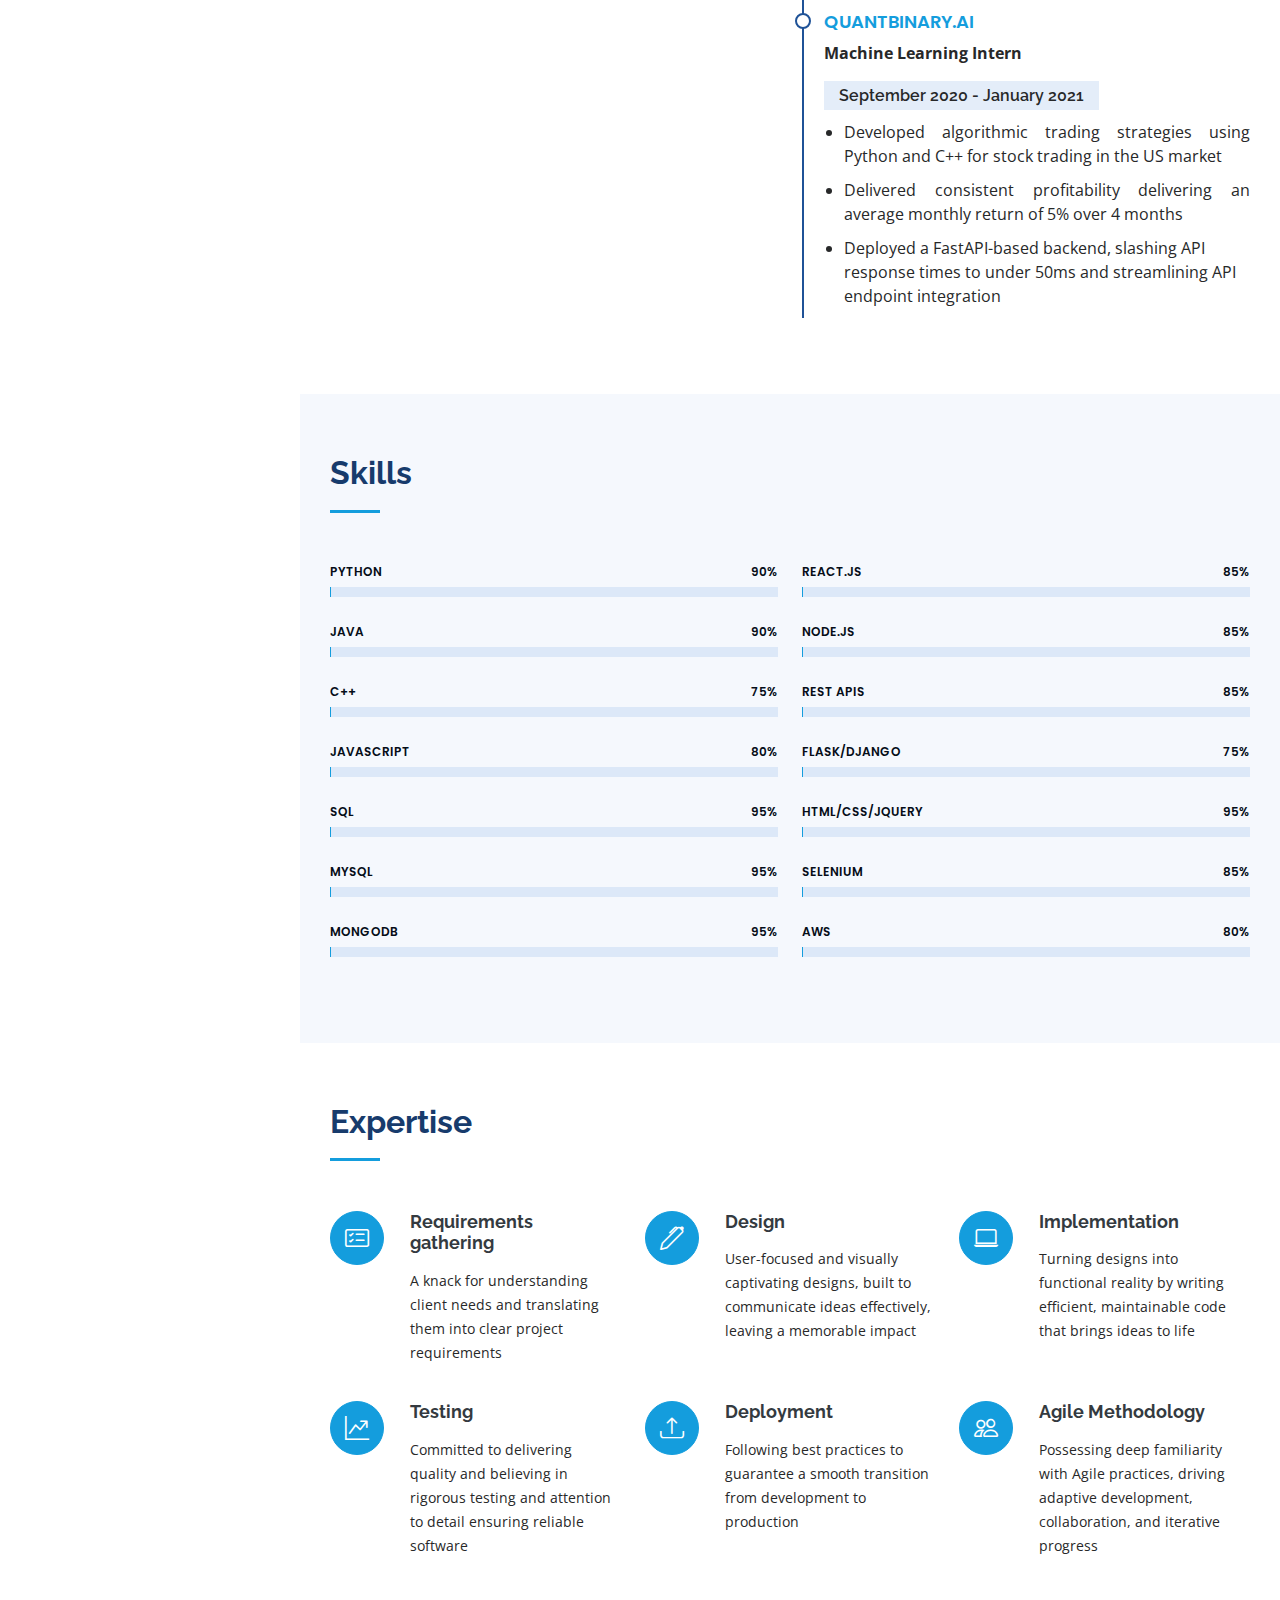
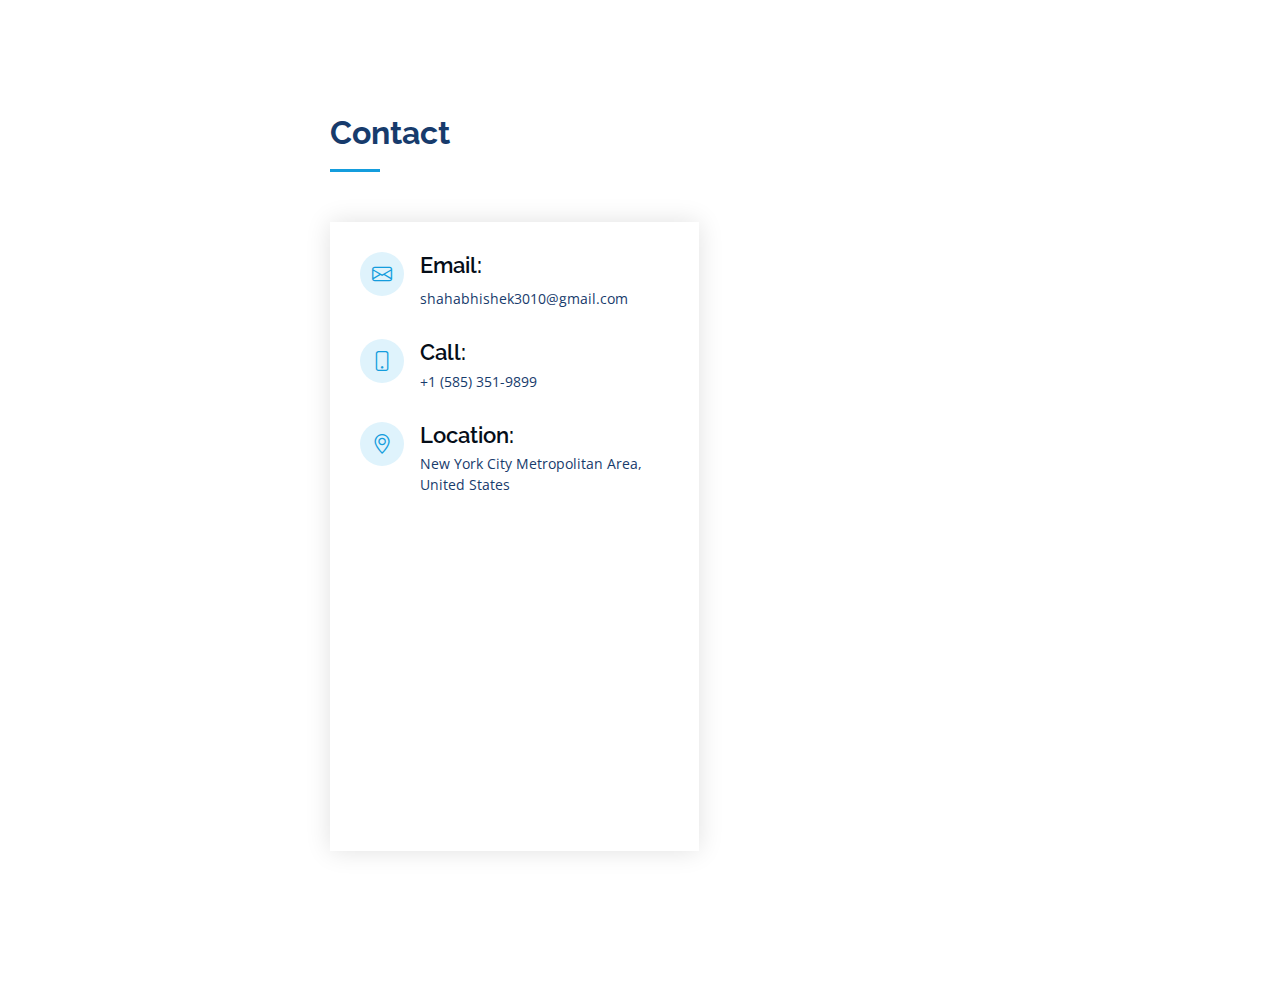
==== commit 0b055c6b: "Update index.html" ====
--- a/index.html
+++ b/index.html
@@ -822,7 +822,7 @@
                 <div class="email">
                   <i class="bi bi-envelope"></i>
                   <h4>Email:</h4>
-                  <p>abhishekshah3010@gmail.com</p>
+                  <p>shahabhishek3010@gmail.com</p>
                 </div>
 
                 <div class="phone">
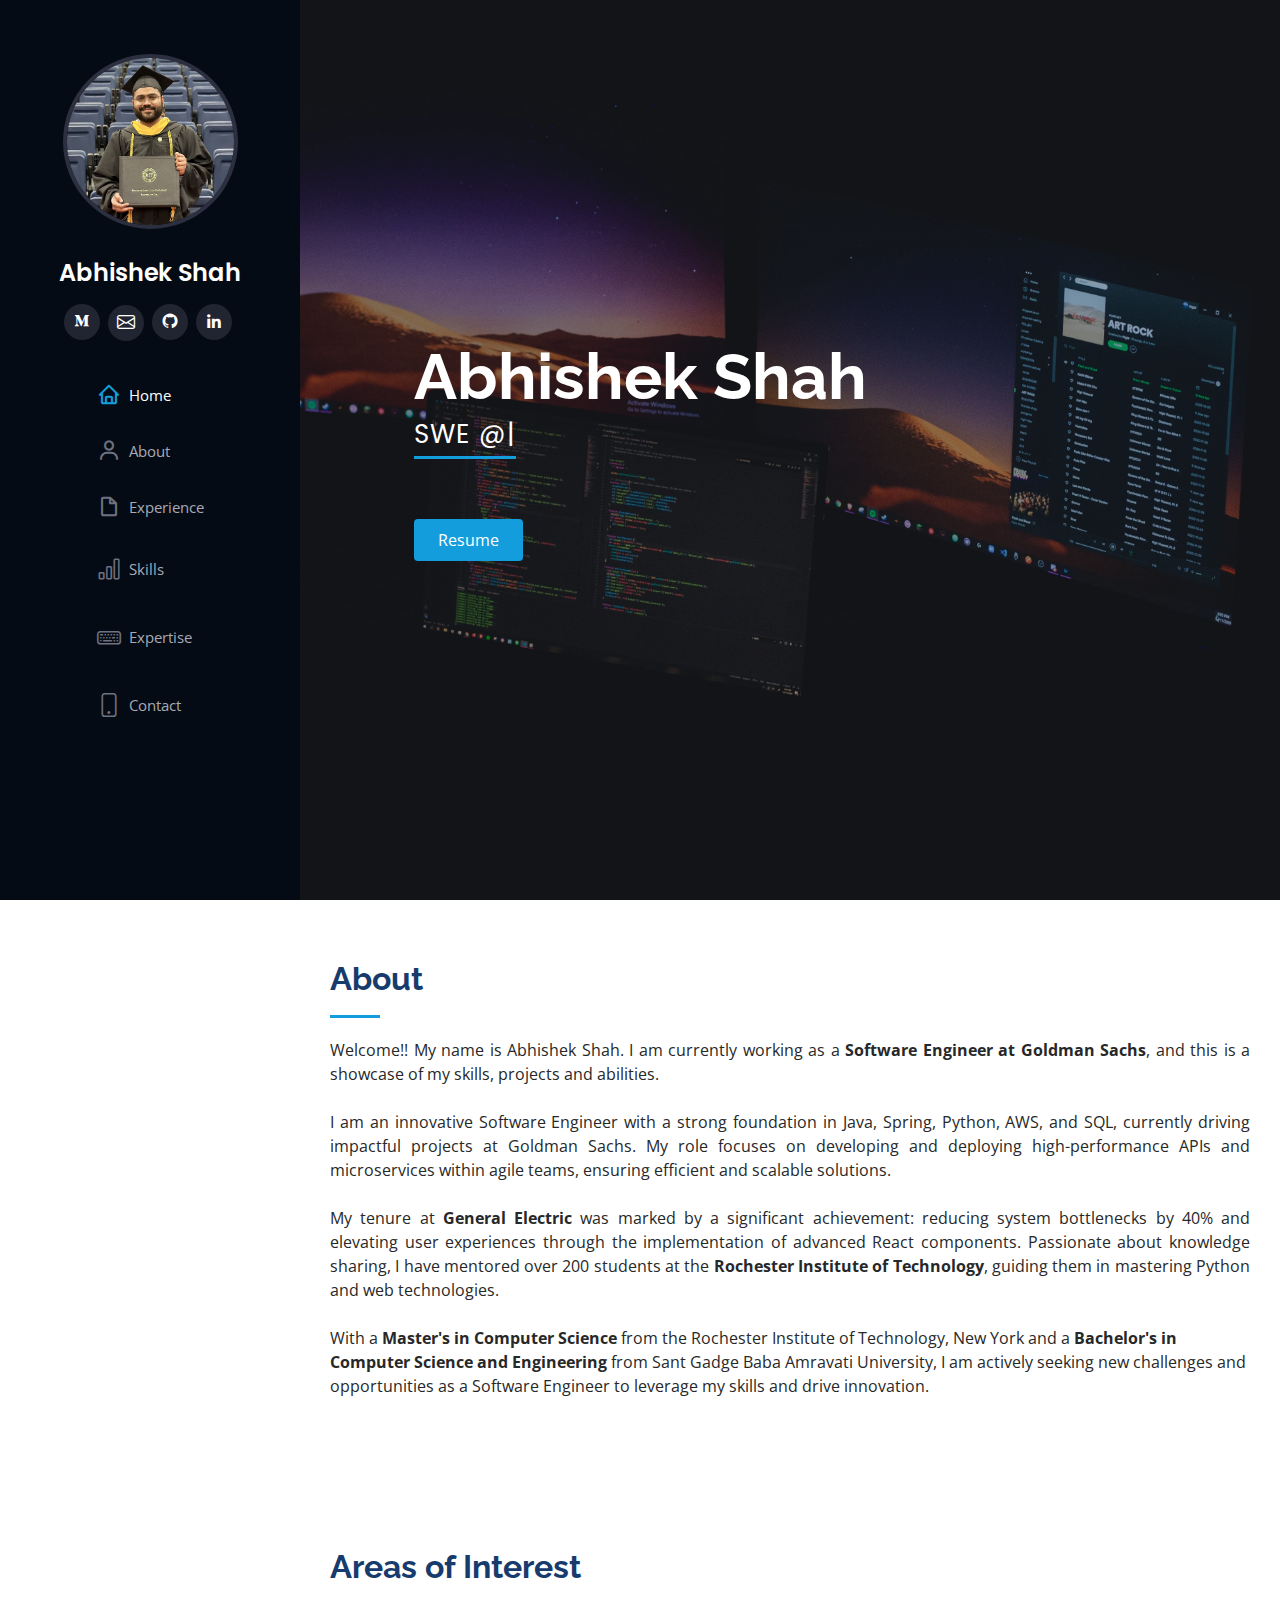
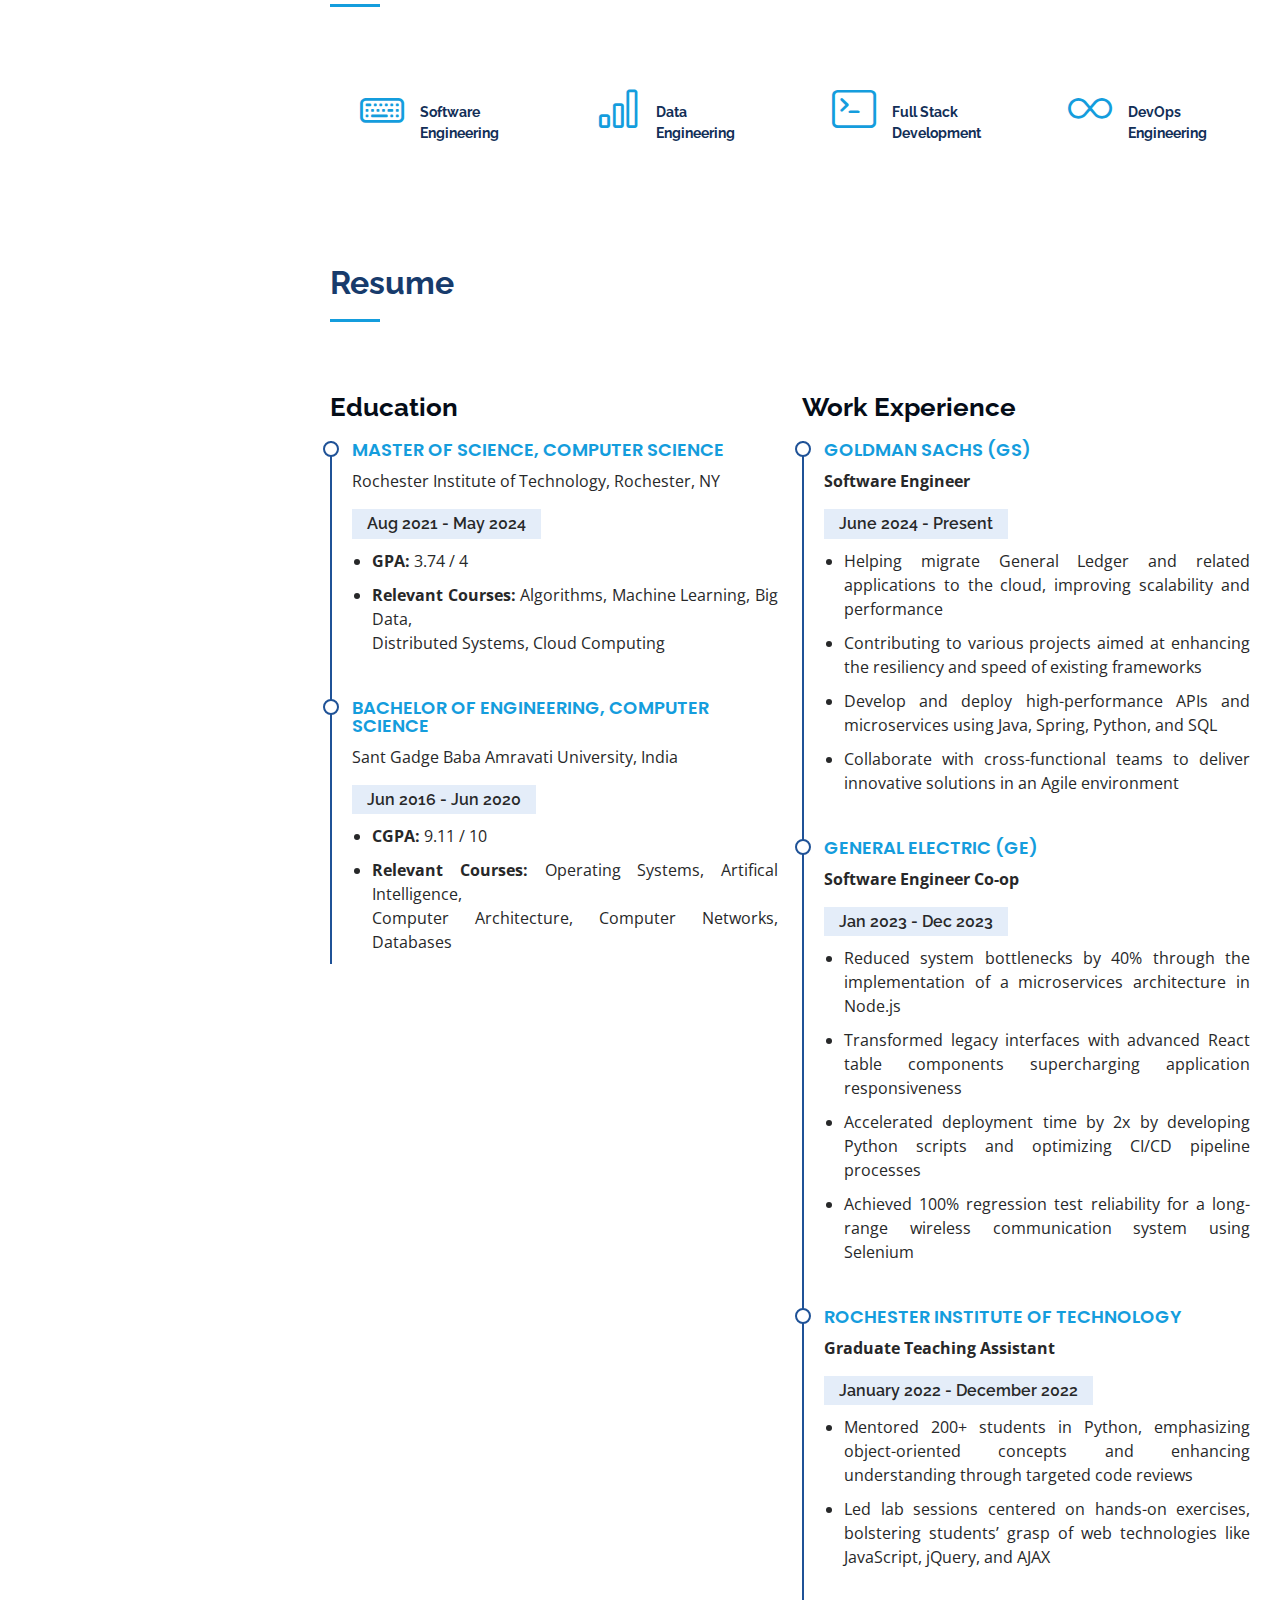
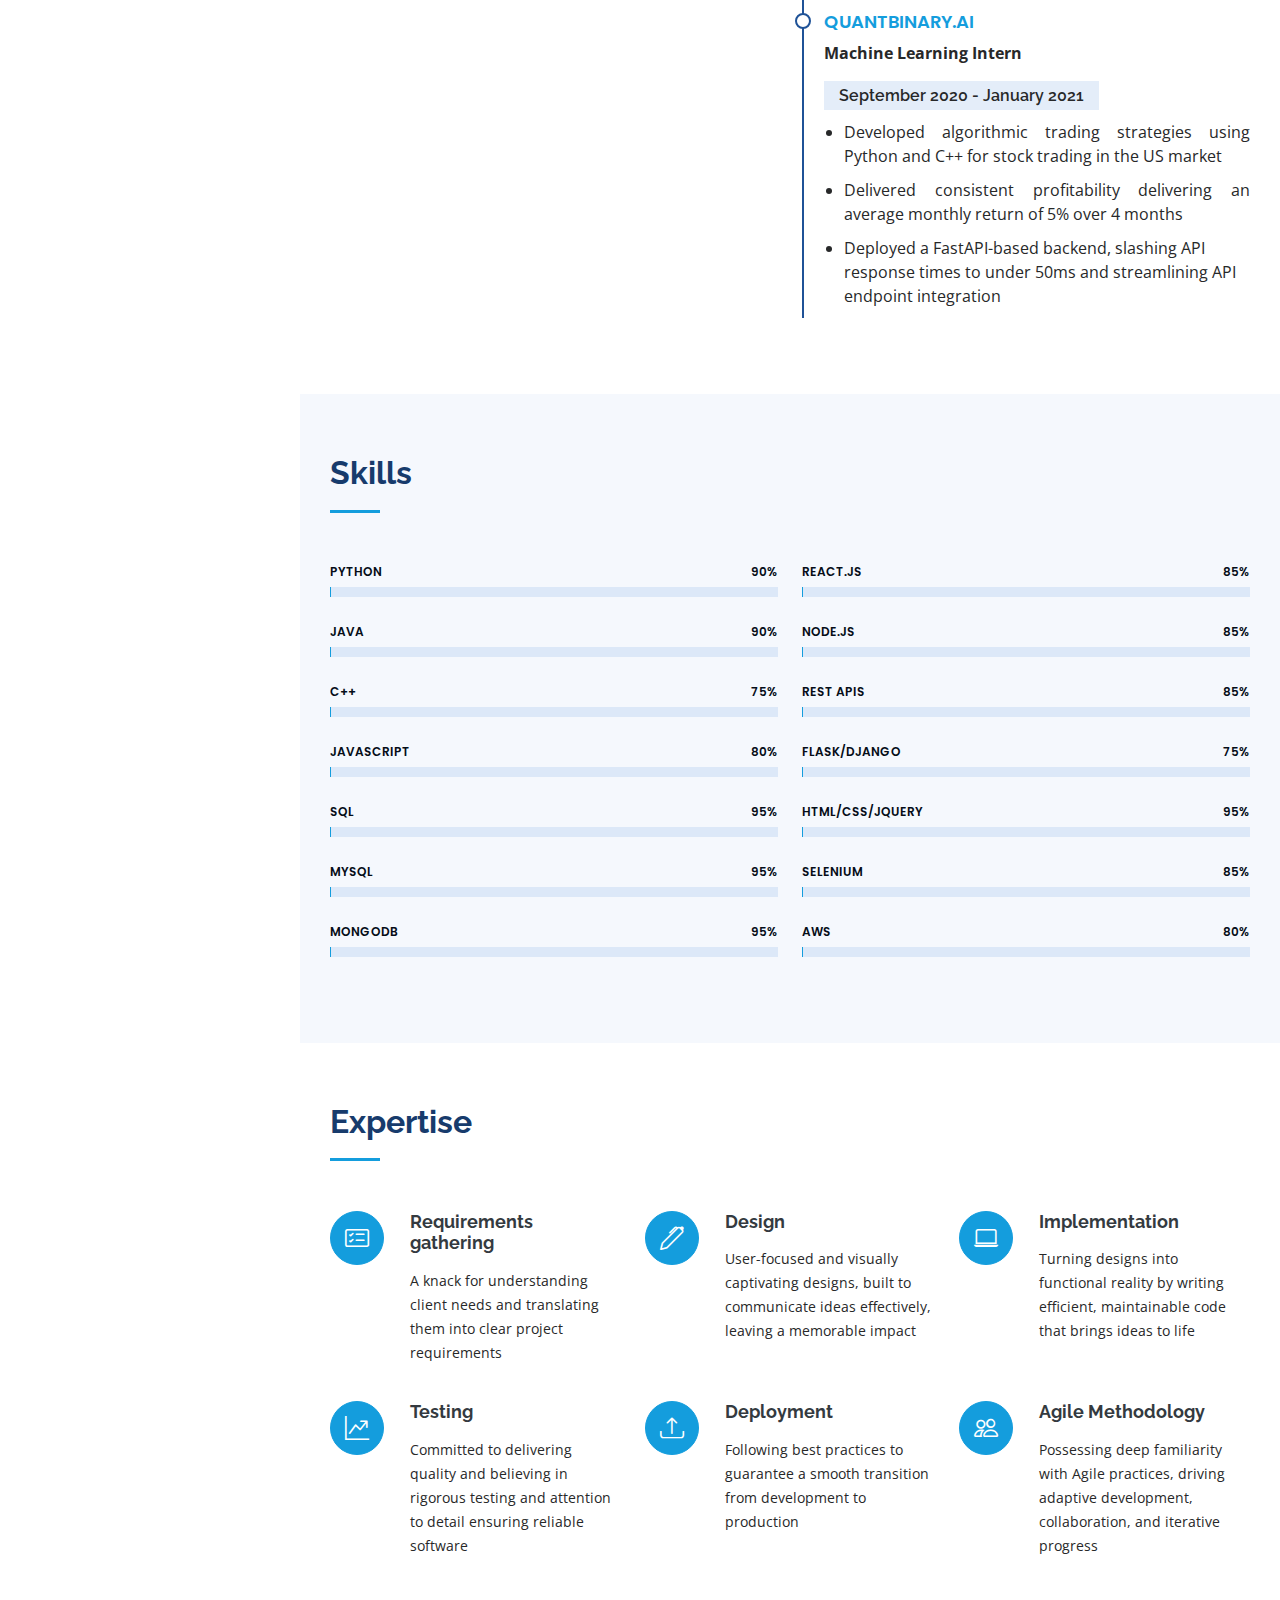
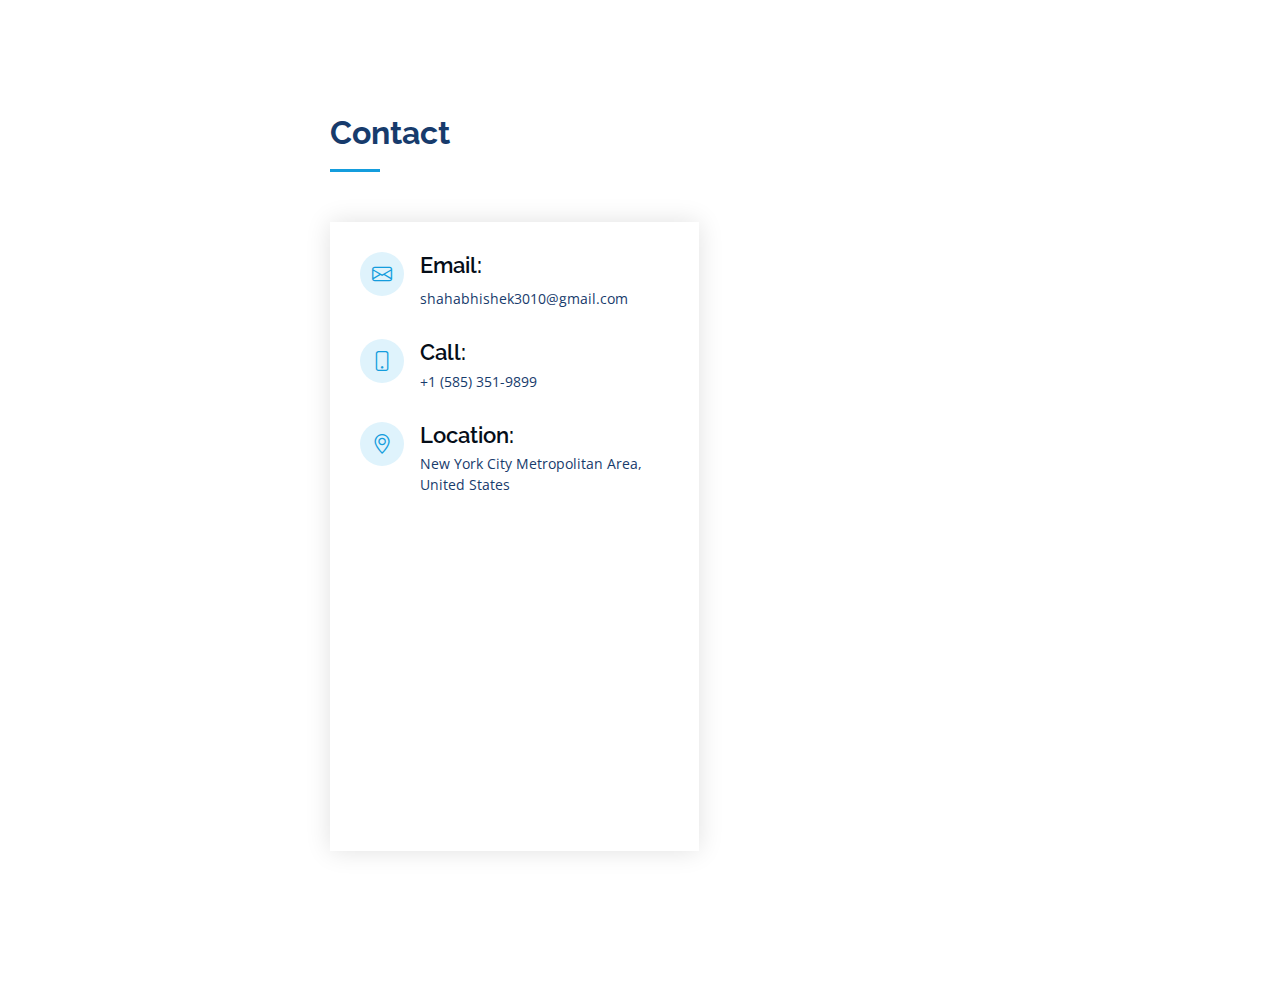
==== commit 9b9c67ca: "Update index.html" ====
--- a/index.html
+++ b/index.html
@@ -72,7 +72,7 @@
               ><i class="bx bxl-github"></i
             ></a>
             <a
-              href="https://www.linkedin.com/in/abhishekshah3010/ "
+              href="https://www.linkedin.com/in/shahabhishek3010/"
               target="_blank"
               class="linkedin"
               ><i class="bx bxl-linkedin"></i
